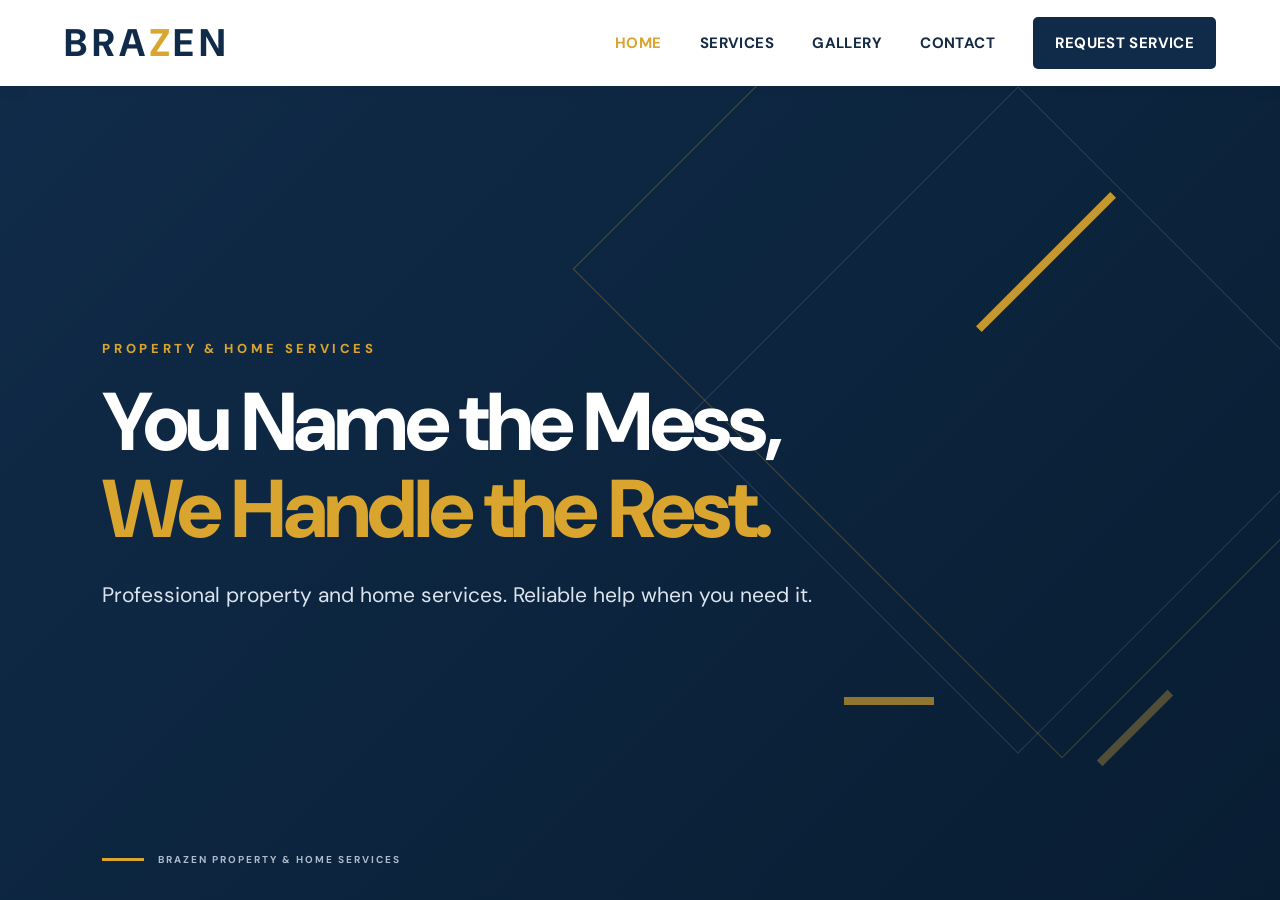
==== index.html @ 7032082a "Update index.html" ====
<!DOCTYPE html>
<html lang="en">
<head>
  <meta charset="UTF-8">
  <meta name="viewport" content="width=device-width, initial-scale=1.0">
  <meta name="description" content="BRAZEN Property & Home Services. You Name the Mess, We Handle the Rest.">
  <title>BRAZEN | Property & Home Services</title>
  <link rel="stylesheet" href="style.css">
  <script src="script.js" defer></script>
</head>

<body class="home-page">

  <header class="site-header">
    <a class="wordmark" href="index.html" aria-label="BRAZEN home">
      BRA<span>Z</span>EN
    </a>

    <button class="menu-toggle"
      aria-label="Open navigation"
      aria-expanded="false">
      ☰
    </button>

    <nav class="main-nav" aria-label="Main navigation">
      <a class="active" href="index.html">Home</a>
      <a href="services.html">Services</a>
      <a href="gallery.html">Gallery</a>
      <a href="contact.html">Contact</a>
      <a class="nav-cta" href="contact.html#request">Request Service</a>
    </nav>
  </header>

  <main class="home-hero">

    <!-- Decorative background design -->
    <div class="hero-decoration" aria-hidden="true">
      <span></span>
      <span></span>
      <span></span>
    </div>

    <!-- Main homepage content -->
    <div class="hero-content">

      <p class="eyebrow">
        PROPERTY &amp; HOME SERVICES
      </p>

      <h1>
        You Name the Mess,<br>
        <span>We Handle the Rest.</span>
      </h1>

      <p class="hero-copy">
        Professional property and home services.
        Reliable help when you need it.
      </p>

    </div>

    <!-- Bottom branding -->
    <div class="hero-bottom">
      <span class="gold-line"></span>
      <span>BRAZEN PROPERTY &amp; HOME SERVICES</span>
    </div>

  </main>

</body>
</html>
---- style.css ----
@import url('https://fonts.googleapis.com/css2?family=DM+Sans:wght@400;500;600;700;800&display=swap');

:root {
  --navy: #102b49;
  --deep: #081d32;
  --gold: #d9a52e;
  --ink: #142b45;
  --muted: #64748b;
  --paper: #f3f5f8;
  --white: #fff;
  --line: #dce2e9;
  --shadow: 0 14px 38px rgba(9,29,50,.08);
}

* {
  box-sizing: border-box;
}

html {
  scroll-behavior: smooth;
}

body {
  margin: 0;
  background: var(--paper);
  color: var(--ink);
  font-family: 'DM Sans', Arial, sans-serif;
  -webkit-font-smoothing: antialiased;
}

a {
  color: inherit;
  text-decoration: none;
}

.site-header {
  height: 86px;
  padding: 0 clamp(22px,5vw,72px);
  display: flex;
  align-items: center;
  justify-content: space-between;
  gap: 30px;
  background: var(--white);
  position: relative;
  z-index: 5;
  box-shadow: 0 3px 16px rgba(8,29,50,.06);
}

.wordmark {
  font-size: clamp(27px,3vw,39px);
  font-weight: 800;
  letter-spacing: .12em;
  color: var(--navy);
  white-space: nowrap;
}

.wordmark span {
  color: var(--gold);
}

.main-nav {
  display: flex;
  align-items: center;
  gap: clamp(18px,3vw,42px);
  font-size: 15px;
  font-weight: 700;
  text-transform: uppercase;
  letter-spacing: .025em;
}

.main-nav > a:not(.nav-cta) {
  padding: 12px 0;
  transition: color .2s;
}

.main-nav > a:not(.nav-cta):hover,
.main-nav > a.active {
  color: var(--gold);
}

.nav-cta {
  padding: 16px 22px;
  background: var(--navy);
  color: white;
  border-radius: 5px;
  transition: background .2s;
}

.nav-cta:hover {
  background: var(--deep);
}

.menu-toggle {
  display: none;
  border: 0;
  background: none;
  color: var(--navy);
  font-size: 28px;
  cursor: pointer;
}

/* HOME PAGE */

.home-page {
  height: 100vh;
  min-height: 620px;
  overflow: hidden;
  background: var(--deep);
}

.home-hero {
  height: calc(100vh - 86px);
  min-height: 534px;
  position: relative;
  overflow: hidden;
  display: flex;
  align-items: center;
  padding: clamp(35px,8vw,120px);
  background: linear-gradient(135deg,#102b49 0%,#0b223a 65%,#081d32 100%);
  color: white;
}

.hero-content {
  position: relative;
  z-index: 2;
  max-width: 900px;
}

.eyebrow {
  margin: 0 0 22px;
  color: var(--gold);
  font-size: 13px;
  font-weight: 800;
  letter-spacing: .28em;
  text-transform: uppercase;
}

.hero-content h1 {
  margin: 0;
  font-size: clamp(43px,6.4vw,82px);
  line-height: 1.06;
  letter-spacing: -.045em;
  font-weight: 800;
}

.hero-content h1 span {
  color: var(--gold);
}

.hero-copy {
  margin: 26px 0 34px;
  color: #dce5ef;
  font-size: clamp(17px,2vw,21px);
  line-height: 1.6;
}

.hero-actions {
  display: flex;
  flex-wrap: wrap;
  gap: 16px;
}

.button {
  min-height: 54px;
  padding: 0 27px;
  display: inline-flex;
  align-items: center;
  justify-content: center;
  border: 2px solid transparent;
  border-radius: 5px;
  font: 700 14px 'DM Sans',Arial,sans-serif;
  text-transform: uppercase;
  letter-spacing: .035em;
  cursor: pointer;
  transition: transform .2s,background .2s;
}

.button:hover {
  transform: translateY(-2px);
}

.button-gold {
  background: var(--gold);
  color: #10243a;
}

.button-gold:hover {
  background: #e5b541;
}

.button-outline {
  border-color: #fff;
  color: white;
  background: transparent;
}

.button-outline:hover {
  background: rgba(255,255,255,.1);
}

/* ABSTRACT GOLD HERO DESIGN */

.hero-decoration {
  position: absolute;
  inset: 0;
  pointer-events: none;
  overflow: hidden;
}

.hero-decoration:before {
  content: "";
  position: absolute;
  width: min(54vw,690px);
  height: min(54vw,690px);
  right: -10vw;
  top: -20%;
  border: 1px solid rgba(217,165,46,.3);
  transform: rotate(45deg);
}

.hero-decoration:after {
  content: "";
  position: absolute;
  width: min(37vw,470px);
  height: min(37vw,470px);
  right: 2vw;
  top: 12%;
  border: 1px solid rgba(255,255,255,.12);
  transform: rotate(45deg);
}

.hero-decoration span {
  position: absolute;
  display: block;
  background: var(--gold);
  opacity: .9;
}

.hero-decoration span:nth-child(1) {
  width: 8px;
  height: 190px;
  right: 18%;
  top: 10%;
  transform: rotate(45deg);
}

.hero-decoration span:nth-child(2) {
  width: 8px;
  height: 100px;
  right: 11%;
  bottom: 15%;
  transform: rotate(45deg);
  opacity: .35;
}

.hero-decoration span:nth-child(3) {
  width: 90px;
  height: 8px;
  right: 27%;
  bottom: 24%;
  opacity: .65;
}

.hero-bottom {
  position: absolute;
  left: clamp(35px,8vw,120px);
  bottom: 34px;
  display: flex;
  align-items: center;
  gap: 14px;
  color: #aebdcd;
  font-size: 10px;
  font-weight: 700;
  letter-spacing: .2em;
}

.gold-line {
  display: inline-block;
  width: 42px;
  height: 3px;
  background: var(--gold);
}

/* OTHER PAGES */

.page-main {
  max-width: 1240px;
  margin: 0 auto;
  padding: 72px clamp(22px,5vw,56px) 84px;
}

.page-intro {
  text-align: center;
  margin: 0 auto 52px;
}

.page-intro .eyebrow {
  margin-bottom: 14px;
}

.page-intro h1 {
  font-size: clamp(36px,4vw,50px);
  letter-spacing: -.035em;
  margin: 0;
  color: var(--navy);
}

.page-intro > p:last-child {
  font-size: 18px;
  color: #394b60;
  margin: 20px 0 0;
}

.section-rule {
  display: block;
  width: 72px;
  height: 4px;
  background: var(--gold);
  margin: 23px auto;
}

/* SERVICES */

.service-grid {
  display: grid;
  grid-template-columns: 1fr 1fr;
  gap: 28px;
}

.service-panel {
  background: white;
  padding: 36px 40px;
  border-top: 5px solid var(--gold);
  box-shadow: var(--shadow);
}

.panel-kicker {
  font-size: 11px;
  font-weight: 800;
  letter-spacing: .2em;
  color: var(--gold);
  margin: 0 0 12px;
}

.service-panel h2 {
  font-size: 29px;
  margin: 0 0 24px;
  color: var(--navy);
}

.service-list {
  list-style: none;
  padding: 0;
  margin: 0;
}

.service-list li {
  padding: 14px 0;
  border-bottom: 1px solid #e8edf2;
  font-size: 17px;
  position: relative;
  padding-left: 22px;
}

.service-list li:before {
  content: "";
  position: absolute;
  left: 0;
  top: 23px;
  width: 8px;
  height: 8px;
  background: var(--gold);
  transform: rotate(45deg);
}

.service-list small {
  display: block;
  color: var(--muted);
  font-size: 13px;
  margin-top: 6px;
}

.service-note {
  font-size: 13px;
  color: var(--muted);
  font-style: italic;
  margin: 22px 0 0;
}

.page-callout {
  margin-top: 34px;
  padding: 28px 34px;
  background: var(--navy);
  color: white;
  display: flex;
  align-items: center;
  justify-content: space-between;
  gap: 25px;
}

.page-callout .eyebrow {
  margin-bottom: 8px;
}

.page-callout h2 {
  margin: 0;
  font-size: 22px;
}

/* GALLERY */

.gallery-grid {
  display: grid;
  grid-template-columns: repeat(3,1fr);
  gap: 22px;
}

.gallery-placeholder {
  aspect-ratio: 1.25;
  background: linear-gradient(145deg,#e8edf2,#dce3eb);
  border: 1px solid #d4dde6;
  display: flex;
  align-items: center;
  justify-content: center;
  color: #687b90;
  font-size: 13px;
  font-weight: 700;
  letter-spacing: .14em;
}

.gallery-hint {
  text-align: center;
  color: var(--muted);
  font-size: 13px;
  margin: 25px 0 0;
}

/* CONTACT */

.contact-main {
  max-width: 1000px;
}

.contact-details {
  display: flex;
  justify-content: center;
  gap: 45px;
  flex-wrap: wrap;
  margin: -10px 0 62px;
  font-weight: 700;
  font-size: 18px;
  color: var(--navy);
}

.contact-details a:hover {
  color: #b98516;
}

.request-section {
  scroll-margin-top: 25px;
  background: var(--navy);
  padding: 48px clamp(20px,5vw,58px);
  border-radius: 7px;
}

.request-heading {
  text-align: center;
  color: white;
  margin-bottom: 32px;
}

.request-heading .eyebrow {
  margin-bottom: 12px;
}

.request-heading h2 {
  font-size: 32px;
  margin: 0;
}

.request-heading > p:last-child {
  color: #dce5ef;
  margin: 12px 0 0;
}

.request-form {
  background: white;
  padding: 34px;
  border-radius: 6px;
  display: grid;
  gap: 11px;
}

.request-form label {
  font-weight: 700;
  color: var(--navy);
  margin-top: 7px;
}

.request-form input,
.request-form select,
.request-form textarea {
  width: 100%;
  padding: 15px 16px;
  border: 1px solid #cbd5e1;
  border-radius: 5px;
  font: 16px 'DM Sans',Arial,sans-serif;
  color: var(--ink);
  background: white;
}

.request-form textarea {
  resize: vertical;
}

.request-form input:focus,
.request-form select:focus,
.request-form textarea:focus {
  outline: 2px solid rgba(217,165,46,.45);
  border-color: var(--gold);
}

.form-submit {
  width: 100%;
  margin-top: 12px;
}

.form-note {
  font-size: 12px;
  color: var(--muted);
  text-align: center;
  margin: 3px 0 0;
  line-height: 1.5;
}

/* FOOTER */

.site-footer {
  background: var(--deep);
  color: #d5dfeb;
  text-align: center;
  padding: 42px 20px 32px;
}

.footer-mark {
  color: white;
  font-size: 32px;
}

.site-footer p {
  margin: 10px 0;
  font-size: 13px;
  letter-spacing: .04em;
}

.site-footer .footer-slogan {
  color: var(--gold);
  font-weight: 600;
}

.site-footer p:last-child {
  margin-top: 24px;
  color: #9eafc1;
  font-size: 12px;
}

/* MOBILE */

@media(max-width:850px) {
  .site-header {
    height: 74px;
    padding: 0 22px;
  }

  .menu-toggle {
    display: block;
  }

  .main-nav {
    display: none;
    position: absolute;
    top: 74px;
    left: 0;
    right: 0;
    background: white;
    padding: 18px 22px 24px;
    box-shadow: 0 12px 18px rgba(8,29,50,.1);
    align-items: stretch;
    gap: 5px;
    flex-direction: column;
  }

  .main-nav.open {
    display: flex;
  }

  .main-nav > a:not(.nav-cta) {
    padding: 13px 0;
  }

  .nav-cta {
    text-align: center;
    margin-top: 8px;
  }

  .home-page {
    height: auto;
    min-height: 100vh;
    overflow: auto;
  }

  .home-hero {
    height: calc(100vh - 74px);
    min-height: 580px;
    padding: 50px 28px 90px;
  }

  .hero-content h1 {
    font-size: clamp(42px,9vw,66px);
  }

  .hero-decoration:before {
    right: -38%;
    top: 2%;
  }

  .hero-decoration:after {
    right: -20%;
    top: 25%;
  }

  .hero-decoration span:nth-child(1) {
    right: 12%;
    top: 18%;
  }

  .hero-bottom {
    left: 28px;
    bottom: 25px;
  }

  .page-main {
    padding-top: 55px;
  }

  .service-grid {
    grid-template-columns: 1fr;
  }

  .gallery-grid {
    grid-template-columns: repeat(2,1fr);
  }

  .page-callout {
    align-items: flex-start;
    flex-direction: column;
  }

  .contact-details {
    gap: 18px;
    flex-direction: column;
    align-items: center;
  }
}

@media(max-width:480px) {
  .hero-content h1 {
    font-size: 42px;
  }

  .hero-copy {
    font-size: 16px;
  }

  .hero-actions {
    flex-direction: column;
    align-items: stretch;
    max-width: 290px;
  }

  .button {
    width: 100%;
  }

  .eyebrow {
    font-size: 11px;
  }

  .page-main {
    padding-left: 17px;
    padding-right: 17px;
  }

  .service-panel {
    padding: 28px 23px;
  }

  .gallery-grid {
    gap: 12px;
  }

  .gallery-placeholder {
    font-size: 10px;
  }

  .request-section {
    padding: 30px 14px;
  }

  .request-form {
    padding: 22px 17px;
  }

  .contact-details {
    font-size: 16px;
  }
}
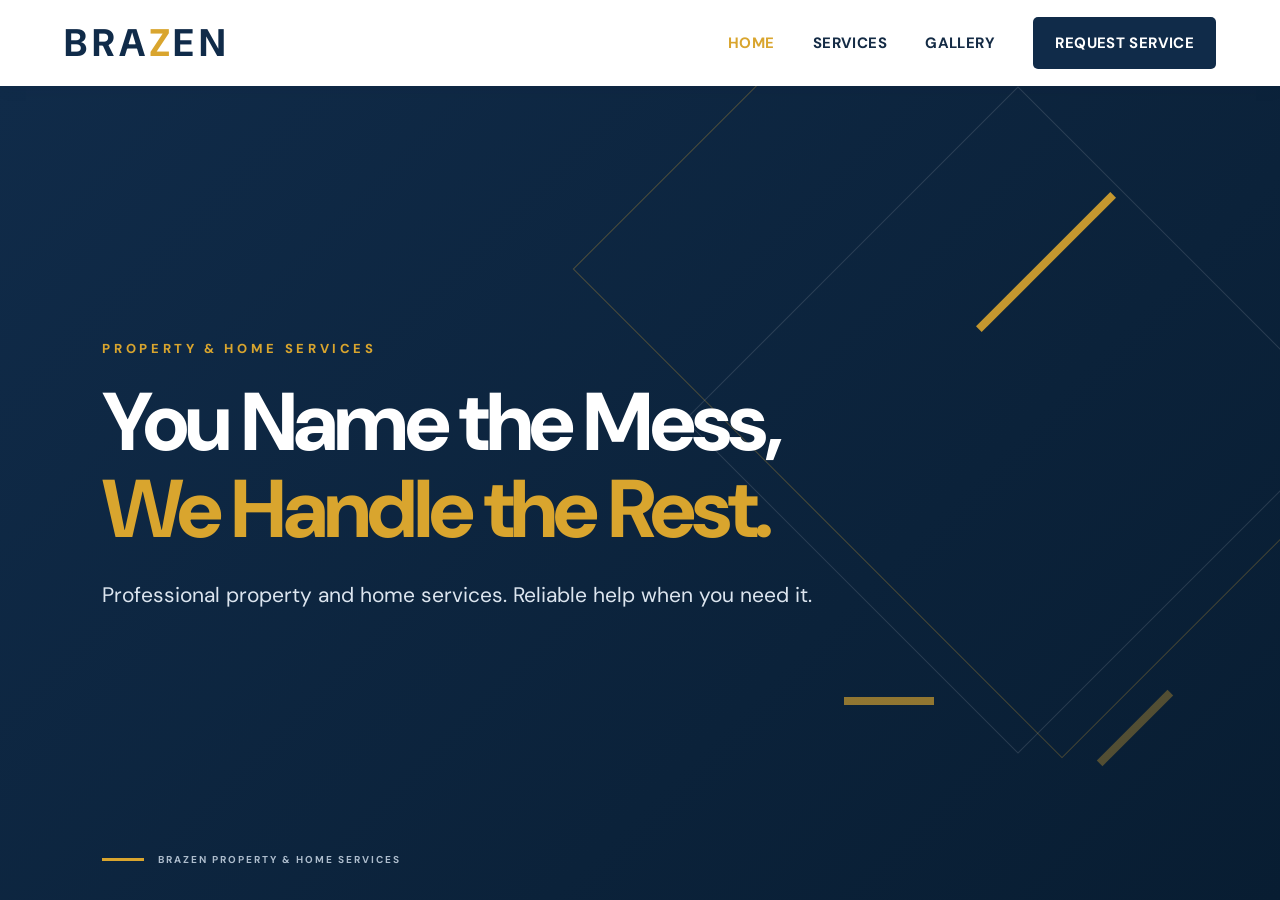
==== commit 8189a482: "Update index.html" ====
--- a/index.html
+++ b/index.html
@@ -8,64 +8,49 @@
   <link rel="stylesheet" href="style.css">
   <script src="script.js" defer></script>
 </head>
-
 <body class="home-page">
 
-  <header class="site-header">
-    <a class="wordmark" href="index.html" aria-label="BRAZEN home">
-      BRA<span>Z</span>EN
-    </a>
+<header class="site-header">
+  <a class="wordmark" href="index.html">BRA<span>Z</span>EN</a>
 
-    <button class="menu-toggle"
-      aria-label="Open navigation"
-      aria-expanded="false">
-      ☰
-    </button>
+  <button class="menu-toggle" aria-label="Open navigation" aria-expanded="false">☰</button>
 
-    <nav class="main-nav" aria-label="Main navigation">
-      <a class="active" href="index.html">Home</a>
-      <a href="services.html">Services</a>
-      <a href="gallery.html">Gallery</a>
-      <a href="contact.html">Contact</a>
-      <a class="nav-cta" href="contact.html#request">Request Service</a>
-    </nav>
-  </header>
+  <nav class="main-nav">
+    <a class="active" href="index.html">Home</a>
+    <a href="services.html">Services</a>
+    <a href="gallery.html">Gallery</a>
+    <a class="nav-cta" href="contact.html">Request Service</a>
+  </nav>
+</header>
 
-  <main class="home-hero">
+<main class="home-hero">
 
-    <!-- Decorative background design -->
-    <div class="hero-decoration" aria-hidden="true">
-      <span></span>
-      <span></span>
-      <span></span>
-    </div>
+  <div class="hero-decoration" aria-hidden="true">
+    <span></span>
+    <span></span>
+    <span></span>
+  </div>
 
-    <!-- Main homepage content -->
-    <div class="hero-content">
+  <div class="hero-content">
+    <p class="eyebrow">PROPERTY &amp; HOME SERVICES</p>
 
-      <p class="eyebrow">
-        PROPERTY &amp; HOME SERVICES
-      </p>
+    <h1>
+      You Name the Mess,<br>
+      <span>We Handle the Rest.</span>
+    </h1>
 
-      <h1>
-        You Name the Mess,<br>
-        <span>We Handle the Rest.</span>
-      </h1>
+    <p class="hero-copy">
+      Professional property and home services.
+      Reliable help when you need it.
+    </p>
+  </div>
 
-      <p class="hero-copy">
-        Professional property and home services.
-        Reliable help when you need it.
-      </p>
+  <div class="hero-bottom">
+    <span class="gold-line"></span>
+    <span>BRAZEN PROPERTY &amp; HOME SERVICES</span>
+  </div>
 
-    </div>
-
-    <!-- Bottom branding -->
-    <div class="hero-bottom">
-      <span class="gold-line"></span>
-      <span>BRAZEN PROPERTY &amp; HOME SERVICES</span>
-    </div>
-
-  </main>
+</main>
 
 </body>
 </html>
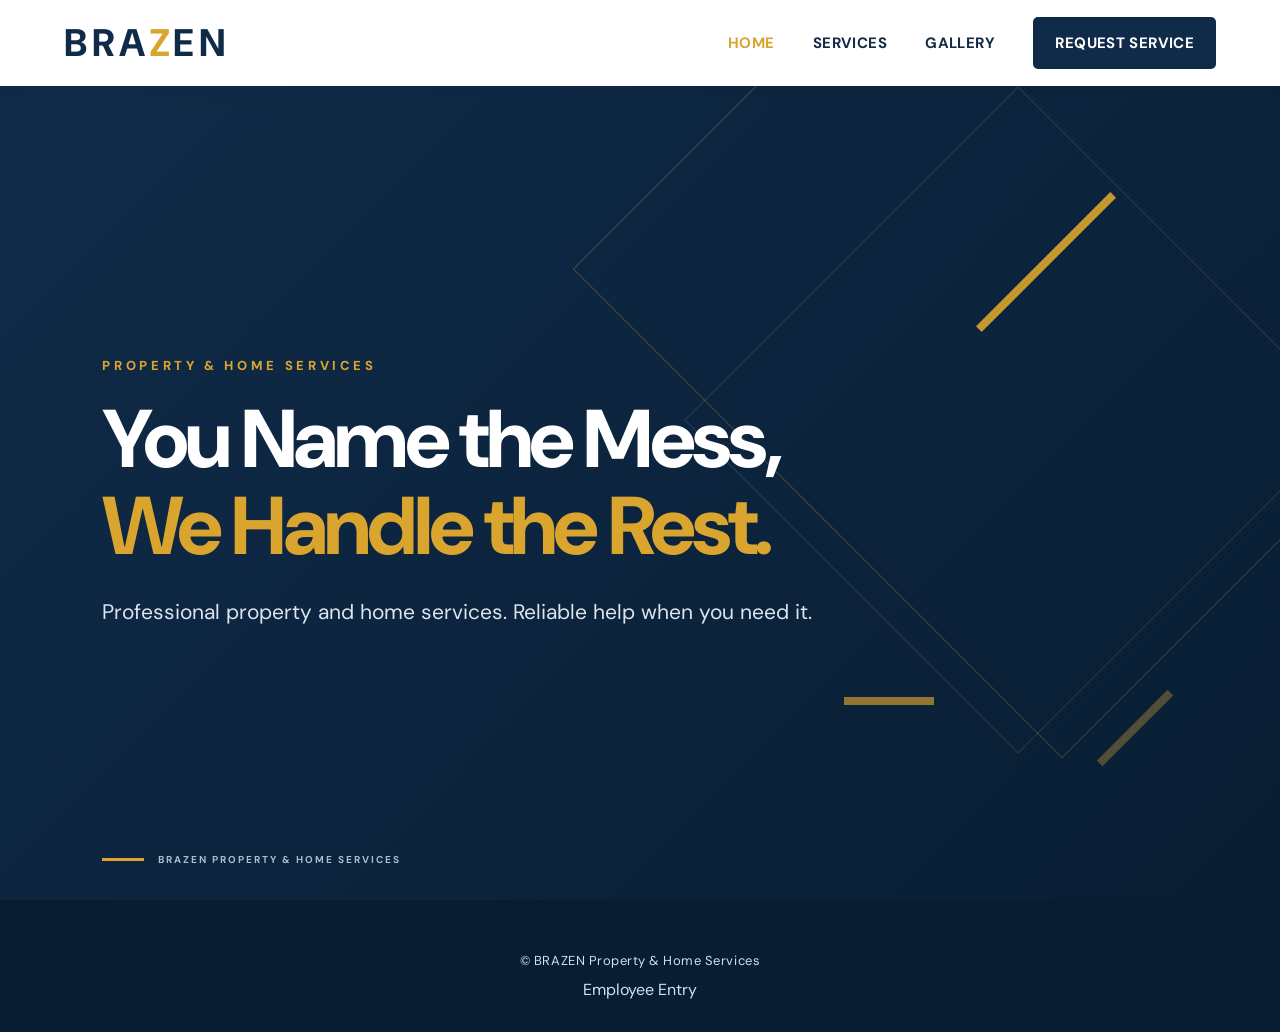
==== commit 6d1b11ad: "Update index.html" ====
--- a/index.html
+++ b/index.html
@@ -54,3 +54,7 @@
 
 </body>
 </html>
+<footer class="site-footer">
+  <p>© BRAZEN Property & Home Services</p>
+  <a href="employee.html">Employee Entry</a>
+</footer>
--- a/style.css
+++ b/style.css
@@ -7,7 +7,7 @@
   --ink: #142b45;
   --muted: #64748b;
   --paper: #f3f5f8;
-  --white: #fff;
+  --white: #ffffff;
   --line: #dce2e9;
   --shadow: 0 14px 38px rgba(9,29,50,.08);
 }
@@ -74,7 +74,7 @@
 }
 
 .main-nav > a:not(.nav-cta):hover,
-.main-nav > a.active {
+.main-nav > a.active:not(.nav-cta) {
   color: var(--gold);
 }
 
@@ -148,17 +148,221 @@
 }
 
 .hero-copy {
-  margin: 26px 0 34px;
+  margin: 26px 0 0;
   color: #dce5ef;
   font-size: clamp(17px,2vw,21px);
   line-height: 1.6;
 }
 
-.hero-actions {
+/* HERO DESIGN */
+
+.hero-decoration {
+  position: absolute;
+  inset: 0;
+  pointer-events: none;
+  overflow: hidden;
+}
+
+.hero-decoration:before {
+  content: "";
+  position: absolute;
+  width: min(54vw,690px);
+  height: min(54vw,690px);
+  right: -10vw;
+  top: -20%;
+  border: 1px solid rgba(217,165,46,.3);
+  transform: rotate(45deg);
+}
+
+.hero-decoration:after {
+  content: "";
+  position: absolute;
+  width: min(37vw,470px);
+  height: min(37vw,470px);
+  right: 2vw;
+  top: 12%;
+  border: 1px solid rgba(255,255,255,.12);
+  transform: rotate(45deg);
+}
+
+.hero-decoration span {
+  position: absolute;
+  display: block;
+  background: var(--gold);
+  opacity: .9;
+}
+
+.hero-decoration span:nth-child(1) {
+  width: 8px;
+  height: 190px;
+  right: 18%;
+  top: 10%;
+  transform: rotate(45deg);
+}
+
+.hero-decoration span:nth-child(2) {
+  width: 8px;
+  height: 100px;
+  right: 11%;
+  bottom: 15%;
+  transform: rotate(45deg);
+  opacity: .35;
+}
+
+.hero-decoration span:nth-child(3) {
+  width: 90px;
+  height: 8px;
+  right: 27%;
+  bottom: 24%;
+  opacity: .65;
+}
+
+.hero-bottom {
+  position: absolute;
+  left: clamp(35px,8vw,120px);
+  bottom: 34px;
   display: flex;
-  flex-wrap: wrap;
-  gap: 16px;
-}
+  align-items: center;
+  gap: 14px;
+  color: #aebdcd;
+  font-size: 10px;
+  font-weight: 700;
+  letter-spacing: .2em;
+}
+
+.gold-line {
+  display: inline-block;
+  width: 42px;
+  height: 3px;
+  background: var(--gold);
+}
+
+/* OTHER PAGES */
+
+.page-main {
+  max-width: 1240px;
+  margin: 0 auto;
+  padding: 72px clamp(22px,5vw,56px) 84px;
+}
+
+.page-intro {
+  text-align: center;
+  margin: 0 auto 52px;
+}
+
+.page-intro .eyebrow {
+  margin-bottom: 14px;
+}
+
+.page-intro h1 {
+  font-size: clamp(36px,4vw,50px);
+  letter-spacing: -.035em;
+  margin: 0;
+  color: var(--navy);
+}
+
+.page-intro > p:last-child {
+  font-size: 18px;
+  color: #394b60;
+  margin: 20px 0 0;
+}
+
+.section-rule {
+  display: block;
+  width: 72px;
+  height: 4px;
+  background: var(--gold);
+  margin: 23px auto;
+}
+
+/* SERVICES */
+
+.service-grid {
+  display: grid;
+  grid-template-columns: 1fr 1fr;
+  gap: 28px;
+}
+
+.service-panel {
+  background: white;
+  padding: 36px 40px;
+  border-top: 5px solid var(--gold);
+  box-shadow: var(--shadow);
+}
+
+.panel-kicker {
+  font-size: 11px;
+  font-weight: 800;
+  letter-spacing: .2em;
+  color: var(--gold);
+  margin: 0 0 12px;
+}
+
+.service-panel h2 {
+  font-size: 29px;
+  margin: 0 0 24px;
+  color: var(--navy);
+}
+
+.service-list {
+  list-style: none;
+  padding: 0;
+  margin: 0;
+}
+
+.service-list li {
+  padding: 14px 0 14px 22px;
+  border-bottom: 1px solid #e8edf2;
+  font-size: 17px;
+  position: relative;
+}
+
+.service-list li:before {
+  content: "";
+  position: absolute;
+  left: 0;
+  top: 23px;
+  width: 8px;
+  height: 8px;
+  background: var(--gold);
+  transform: rotate(45deg);
+}
+
+.service-list small {
+  display: block;
+  color: var(--muted);
+  font-size: 13px;
+  margin-top: 6px;
+}
+
+.service-note {
+  font-size: 13px;
+  color: var(--muted);
+  font-style: italic;
+  margin: 22px 0 0;
+}
+
+.page-callout {
+  margin-top: 34px;
+  padding: 28px 34px;
+  background: var(--navy);
+  color: white;
+  display: flex;
+  align-items: center;
+  justify-content: space-between;
+  gap: 25px;
+}
+
+.page-callout .eyebrow {
+  margin-bottom: 8px;
+}
+
+.page-callout h2 {
+  margin: 0;
+  font-size: 22px;
+}
+
+/* BUTTONS */
 
 .button {
   min-height: 54px;
@@ -188,225 +392,6 @@
   background: #e5b541;
 }
 
-.button-outline {
-  border-color: #fff;
-  color: white;
-  background: transparent;
-}
-
-.button-outline:hover {
-  background: rgba(255,255,255,.1);
-}
-
-/* ABSTRACT GOLD HERO DESIGN */
-
-.hero-decoration {
-  position: absolute;
-  inset: 0;
-  pointer-events: none;
-  overflow: hidden;
-}
-
-.hero-decoration:before {
-  content: "";
-  position: absolute;
-  width: min(54vw,690px);
-  height: min(54vw,690px);
-  right: -10vw;
-  top: -20%;
-  border: 1px solid rgba(217,165,46,.3);
-  transform: rotate(45deg);
-}
-
-.hero-decoration:after {
-  content: "";
-  position: absolute;
-  width: min(37vw,470px);
-  height: min(37vw,470px);
-  right: 2vw;
-  top: 12%;
-  border: 1px solid rgba(255,255,255,.12);
-  transform: rotate(45deg);
-}
-
-.hero-decoration span {
-  position: absolute;
-  display: block;
-  background: var(--gold);
-  opacity: .9;
-}
-
-.hero-decoration span:nth-child(1) {
-  width: 8px;
-  height: 190px;
-  right: 18%;
-  top: 10%;
-  transform: rotate(45deg);
-}
-
-.hero-decoration span:nth-child(2) {
-  width: 8px;
-  height: 100px;
-  right: 11%;
-  bottom: 15%;
-  transform: rotate(45deg);
-  opacity: .35;
-}
-
-.hero-decoration span:nth-child(3) {
-  width: 90px;
-  height: 8px;
-  right: 27%;
-  bottom: 24%;
-  opacity: .65;
-}
-
-.hero-bottom {
-  position: absolute;
-  left: clamp(35px,8vw,120px);
-  bottom: 34px;
-  display: flex;
-  align-items: center;
-  gap: 14px;
-  color: #aebdcd;
-  font-size: 10px;
-  font-weight: 700;
-  letter-spacing: .2em;
-}
-
-.gold-line {
-  display: inline-block;
-  width: 42px;
-  height: 3px;
-  background: var(--gold);
-}
-
-/* OTHER PAGES */
-
-.page-main {
-  max-width: 1240px;
-  margin: 0 auto;
-  padding: 72px clamp(22px,5vw,56px) 84px;
-}
-
-.page-intro {
-  text-align: center;
-  margin: 0 auto 52px;
-}
-
-.page-intro .eyebrow {
-  margin-bottom: 14px;
-}
-
-.page-intro h1 {
-  font-size: clamp(36px,4vw,50px);
-  letter-spacing: -.035em;
-  margin: 0;
-  color: var(--navy);
-}
-
-.page-intro > p:last-child {
-  font-size: 18px;
-  color: #394b60;
-  margin: 20px 0 0;
-}
-
-.section-rule {
-  display: block;
-  width: 72px;
-  height: 4px;
-  background: var(--gold);
-  margin: 23px auto;
-}
-
-/* SERVICES */
-
-.service-grid {
-  display: grid;
-  grid-template-columns: 1fr 1fr;
-  gap: 28px;
-}
-
-.service-panel {
-  background: white;
-  padding: 36px 40px;
-  border-top: 5px solid var(--gold);
-  box-shadow: var(--shadow);
-}
-
-.panel-kicker {
-  font-size: 11px;
-  font-weight: 800;
-  letter-spacing: .2em;
-  color: var(--gold);
-  margin: 0 0 12px;
-}
-
-.service-panel h2 {
-  font-size: 29px;
-  margin: 0 0 24px;
-  color: var(--navy);
-}
-
-.service-list {
-  list-style: none;
-  padding: 0;
-  margin: 0;
-}
-
-.service-list li {
-  padding: 14px 0;
-  border-bottom: 1px solid #e8edf2;
-  font-size: 17px;
-  position: relative;
-  padding-left: 22px;
-}
-
-.service-list li:before {
-  content: "";
-  position: absolute;
-  left: 0;
-  top: 23px;
-  width: 8px;
-  height: 8px;
-  background: var(--gold);
-  transform: rotate(45deg);
-}
-
-.service-list small {
-  display: block;
-  color: var(--muted);
-  font-size: 13px;
-  margin-top: 6px;
-}
-
-.service-note {
-  font-size: 13px;
-  color: var(--muted);
-  font-style: italic;
-  margin: 22px 0 0;
-}
-
-.page-callout {
-  margin-top: 34px;
-  padding: 28px 34px;
-  background: var(--navy);
-  color: white;
-  display: flex;
-  align-items: center;
-  justify-content: space-between;
-  gap: 25px;
-}
-
-.page-callout .eyebrow {
-  margin-bottom: 8px;
-}
-
-.page-callout h2 {
-  margin: 0;
-  font-size: 22px;
-}
-
 /* GALLERY */
 
 .gallery-grid {
@@ -435,7 +420,7 @@
   margin: 25px 0 0;
 }
 
-/* CONTACT */
+/* REQUEST SERVICE */
 
 .contact-main {
   max-width: 1000px;
@@ -672,16 +657,6 @@
     font-size: 16px;
   }
 
-  .hero-actions {
-    flex-direction: column;
-    align-items: stretch;
-    max-width: 290px;
-  }
-
-  .button {
-    width: 100%;
-  }
-
   .eyebrow {
     font-size: 11px;
   }
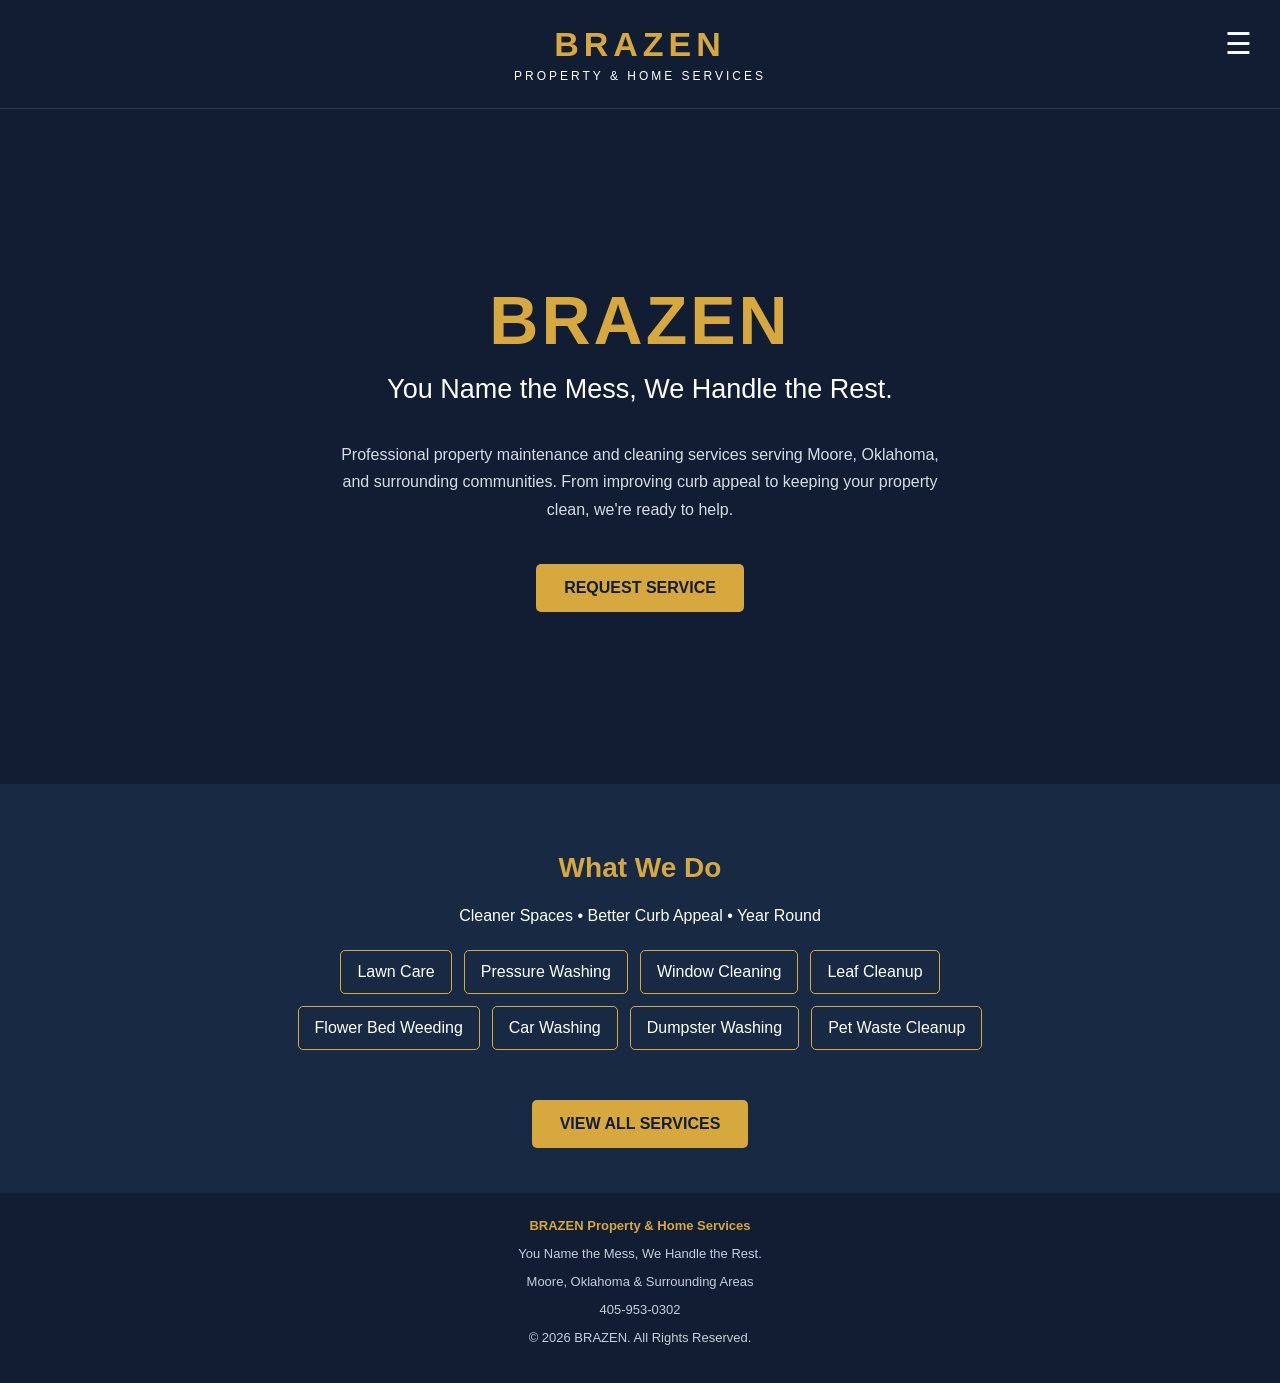
==== commit 648f1163: "Update index.html" ====
--- a/index.html
+++ b/index.html
@@ -1,60 +1,264 @@
+
 <!DOCTYPE html>
 <html lang="en">
 <head>
   <meta charset="UTF-8">
   <meta name="viewport" content="width=device-width, initial-scale=1.0">
-  <meta name="description" content="BRAZEN Property & Home Services. You Name the Mess, We Handle the Rest.">
+  <meta name="description" content="BRAZEN Property & Home Services provides lawn care, pressure washing, window cleaning, and property maintenance in Moore, Oklahoma.">
   <title>BRAZEN | Property & Home Services</title>
   <link rel="stylesheet" href="style.css">
-  <script src="script.js" defer></script>
+
+  <style>
+    * {
+      box-sizing: border-box;
+    }
+
+    body {
+      margin: 0;
+      background: #101d32;
+      color: white;
+      font-family: Arial, sans-serif;
+    }
+
+    header {
+      position: relative;
+      padding: 25px 20px;
+      text-align: center;
+      border-bottom: 1px solid rgba(255,255,255,.12);
+    }
+
+    .brand {
+      color: #d6a83e;
+      font-size: 34px;
+      font-weight: 900;
+      letter-spacing: 5px;
+      margin: 0;
+    }
+
+    .brand-subtitle {
+      color: white;
+      font-size: 12px;
+      letter-spacing: 3px;
+      margin-top: 5px;
+    }
+
+    .menu-button {
+      position: absolute;
+      right: 22px;
+      top: 25px;
+      background: none;
+      border: none;
+      color: white;
+      font-size: 30px;
+      cursor: pointer;
+    }
+
+    .menu {
+      display: none;
+      position: absolute;
+      z-index: 10;
+      right: 15px;
+      top: 75px;
+      width: 210px;
+      background: #172943;
+      border: 1px solid #d6a83e;
+      border-radius: 8px;
+      overflow: hidden;
+      text-align: left;
+      box-shadow: 0 8px 20px rgba(0,0,0,.3);
+    }
+
+    .menu.open {
+      display: block;
+    }
+
+    .menu a {
+      display: block;
+      color: white;
+      text-decoration: none;
+      padding: 15px 18px;
+      border-bottom: 1px solid rgba(255,255,255,.1);
+    }
+
+    .menu a:hover {
+      background: #d6a83e;
+      color: #101d32;
+    }
+
+    .hero {
+      min-height: 75vh;
+      display: flex;
+      flex-direction: column;
+      justify-content: center;
+      align-items: center;
+      text-align: center;
+      padding: 50px 20px;
+    }
+
+    .hero h1 {
+      color: #d6a83e;
+      font-size: clamp(38px, 7vw, 68px);
+      margin: 0 0 15px;
+      letter-spacing: 3px;
+    }
+
+    .hero h2 {
+      font-size: clamp(19px, 3vw, 27px);
+      font-weight: 400;
+      margin: 0 0 20px;
+    }
+
+    .hero p {
+      color: #d5dce6;
+      max-width: 600px;
+      line-height: 1.7;
+      font-size: 16px;
+    }
+
+    .hero-button {
+      display: inline-block;
+      margin-top: 25px;
+      padding: 15px 28px;
+      background: #d6a83e;
+      color: #101d32;
+      font-weight: bold;
+      text-decoration: none;
+      border-radius: 5px;
+    }
+
+    .hero-button:hover {
+      background: white;
+    }
+
+    .services-preview {
+      text-align: center;
+      padding: 45px 20px;
+      background: #172943;
+    }
+
+    .services-preview h2 {
+      color: #d6a83e;
+      font-size: 28px;
+    }
+
+    .service-list {
+      max-width: 750px;
+      margin: 25px auto;
+      display: flex;
+      flex-wrap: wrap;
+      justify-content: center;
+      gap: 12px;
+    }
+
+    .service-list span {
+      border: 1px solid #d6a83e;
+      border-radius: 5px;
+      padding: 12px 16px;
+    }
+
+    footer {
+      padding: 25px 15px;
+      text-align: center;
+      color: #c5ceda;
+      font-size: 13px;
+    }
+
+    footer strong {
+      color: #d6a83e;
+    }
+  </style>
 </head>
-<body class="home-page">
-
-<header class="site-header">
-  <a class="wordmark" href="index.html">BRA<span>Z</span>EN</a>
-
-  <button class="menu-toggle" aria-label="Open navigation" aria-expanded="false">☰</button>
-
-  <nav class="main-nav">
-    <a class="active" href="index.html">Home</a>
-    <a href="services.html">Services</a>
-    <a href="gallery.html">Gallery</a>
-    <a class="nav-cta" href="contact.html">Request Service</a>
-  </nav>
-</header>
-
-<main class="home-hero">
-
-  <div class="hero-decoration" aria-hidden="true">
-    <span></span>
-    <span></span>
-    <span></span>
-  </div>
-
-  <div class="hero-content">
-    <p class="eyebrow">PROPERTY &amp; HOME SERVICES</p>
-
-    <h1>
-      You Name the Mess,<br>
-      <span>We Handle the Rest.</span>
-    </h1>
-
-    <p class="hero-copy">
-      Professional property and home services.
-      Reliable help when you need it.
-    </p>
-  </div>
-
-  <div class="hero-bottom">
-    <span class="gold-line"></span>
-    <span>BRAZEN PROPERTY &amp; HOME SERVICES</span>
-  </div>
-
-</main>
+
+<body>
+
+  <header>
+    <div class="brand">BRAZEN</div>
+    <div class="brand-subtitle">PROPERTY & HOME SERVICES</div>
+
+    <button class="menu-button" id="menuButton"
+      aria-label="Open navigation menu"
+      aria-expanded="false"
+      aria-controls="navigationMenu">
+      ☰
+    </button>
+
+    <nav class="menu" id="navigationMenu">
+      <a href="index.html">Home</a>
+      <a href="services.html">Services</a>
+      <a href="gallery.html">Gallery</a>
+      <a href="faq.html">FAQ</a>
+      <a href="contact.html">Request Service</a>
+    </nav>
+  </header>
+
+  <main>
+    <section class="hero">
+      <h1>BRAZEN</h1>
+      <h2>You Name the Mess, We Handle the Rest.</h2>
+
+      <p>
+        Professional property maintenance and cleaning services
+        serving Moore, Oklahoma, and surrounding communities.
+        From improving curb appeal to keeping your property clean,
+        we're ready to help.
+      </p>
+
+      <a class="hero-button" href="contact.html">
+        REQUEST SERVICE
+      </a>
+    </section>
+
+    <section class="services-preview">
+      <h2>What We Do</h2>
+      <p>Cleaner Spaces • Better Curb Appeal • Year Round</p>
+
+      <div class="service-list">
+        <span>Lawn Care</span>
+        <span>Pressure Washing</span>
+        <span>Window Cleaning</span>
+        <span>Leaf Cleanup</span>
+        <span>Flower Bed Weeding</span>
+        <span>Car Washing</span>
+        <span>Dumpster Washing</span>
+        <span>Pet Waste Cleanup</span>
+      </div>
+
+      <a class="hero-button" href="services.html">
+        VIEW ALL SERVICES
+      </a>
+    </section>
+  </main>
+
+  <footer>
+    <strong>BRAZEN Property & Home Services</strong>
+    <p>You Name the Mess, We Handle the Rest.</p>
+    <p>Moore, Oklahoma & Surrounding Areas</p>
+    <p>405-953-0302</p>
+    <p>&copy; <span id="year"></span> BRAZEN. All Rights Reserved.</p>
+  </footer>
+
+  <script>
+    const menuButton = document.getElementById("menuButton");
+    const navigationMenu = document.getElementById("navigationMenu");
+
+    menuButton.addEventListener("click", function () {
+      const isOpen = navigationMenu.classList.toggle("open");
+      menuButton.setAttribute("aria-expanded", isOpen);
+      menuButton.textContent = isOpen ? "×" : "☰";
+    });
+
+    document.addEventListener("click", function (event) {
+      if (!menuButton.contains(event.target) &&
+          !navigationMenu.contains(event.target)) {
+        navigationMenu.classList.remove("open");
+        menuButton.setAttribute("aria-expanded", "false");
+        menuButton.textContent = "☰";
+      }
+    });
+
+    document.getElementById("year").textContent =
+      new Date().getFullYear();
+  </script>
 
 </body>
 </html>
-<footer class="site-footer">
-  <p>© BRAZEN Property & Home Services</p>
-  <a href="employee.html">Employee Entry</a>
-</footer>
--- a/style.css
+++ b/style.css
@@ -690,3 +690,20 @@
     font-size: 16px;
   }
 }
+.site-footer {
+  background: #101d34;
+  color: white;
+  text-align: center;
+  padding: 22px 15px;
+  margin-top: 40px;
+}
+
+.site-footer a {
+  color: #d9ad50;
+  text-decoration: none;
+  font-size: 13px;
+}
+
+.site-footer a:hover {
+  text-decoration: underline;
+}
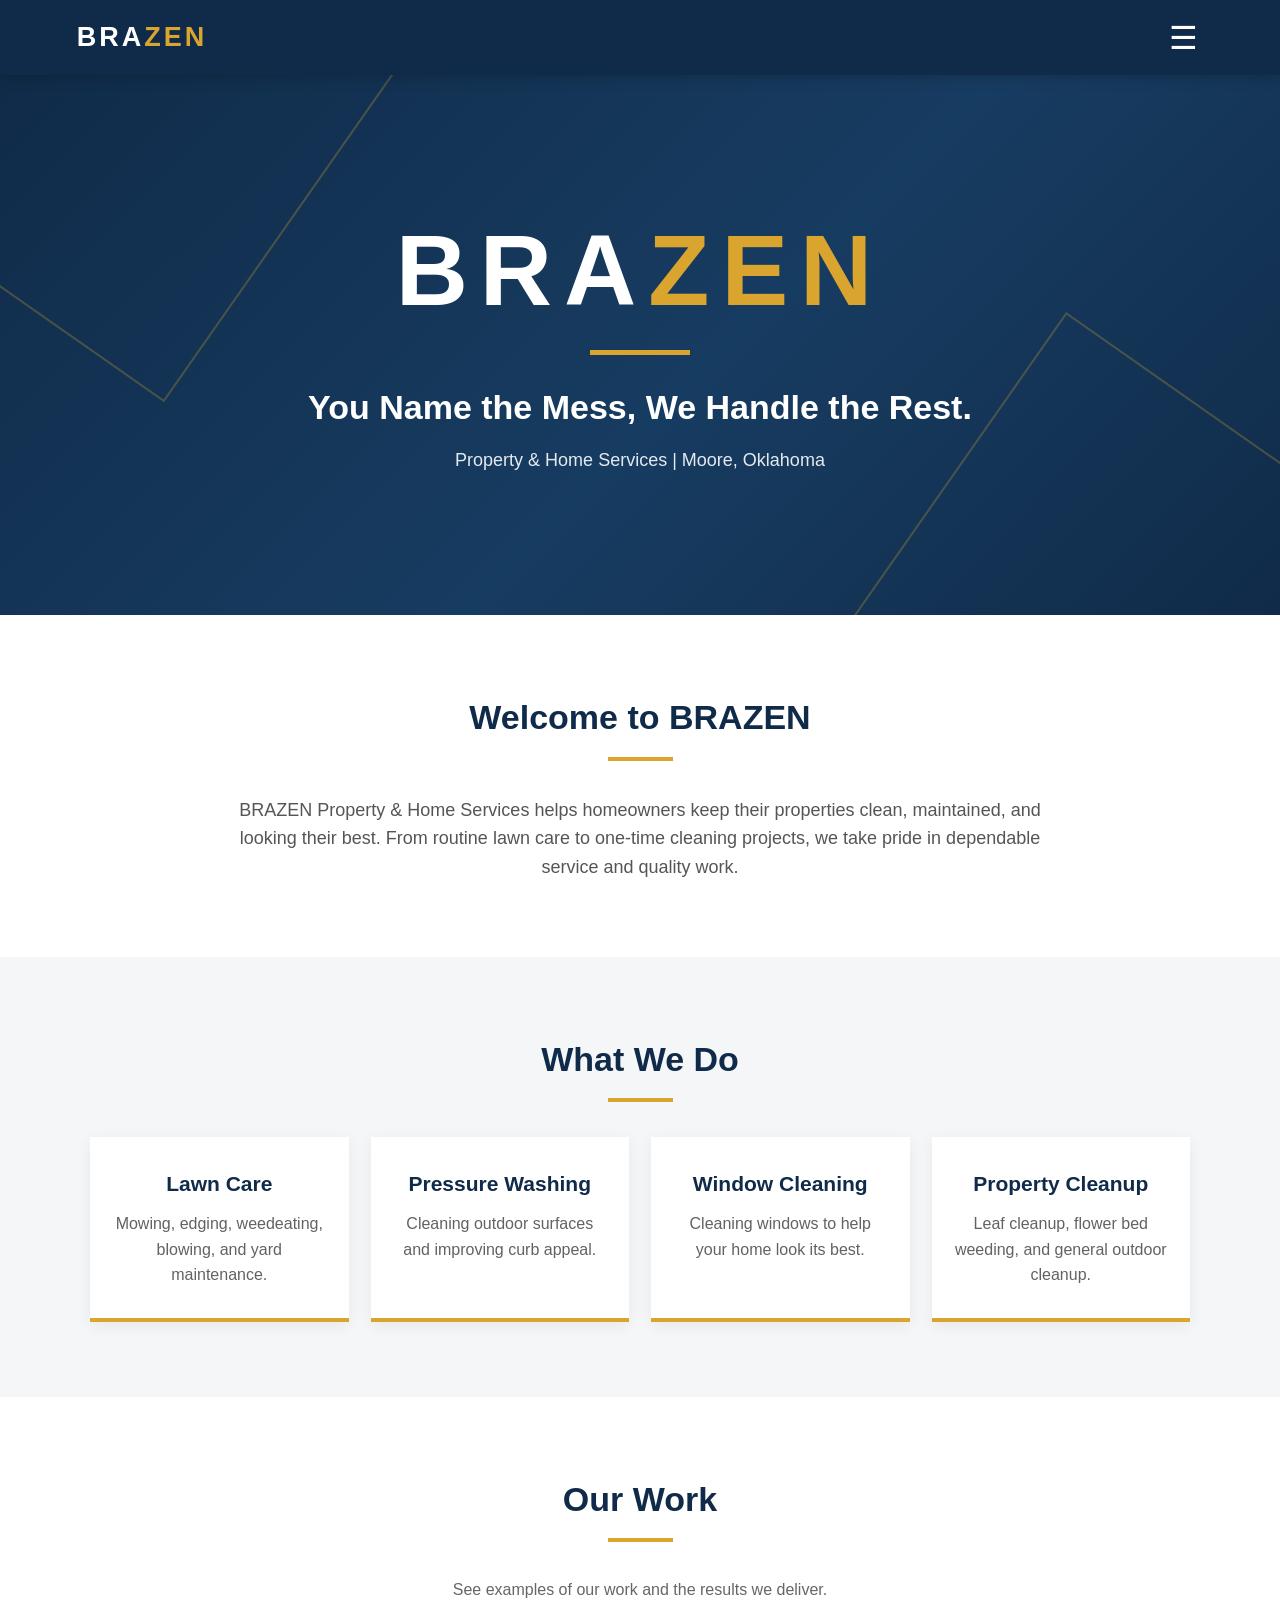
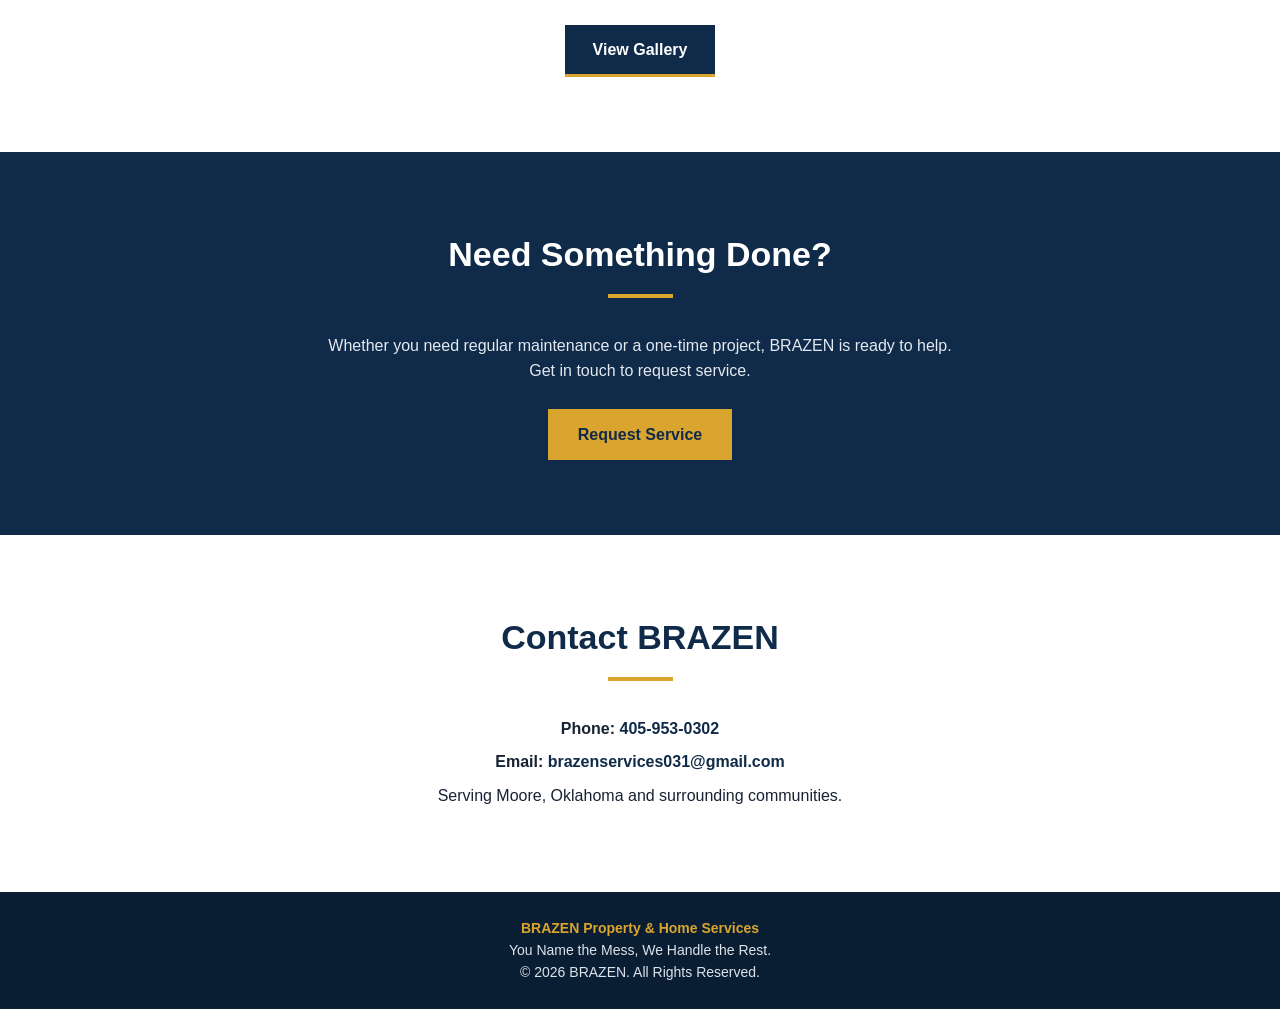
==== commit 8d5d7798: "Update index.html" ====
--- a/index.html
+++ b/index.html
@@ -4,167 +4,321 @@
 <head>
   <meta charset="UTF-8">
   <meta name="viewport" content="width=device-width, initial-scale=1.0">
+  <title>BRAZEN Property & Home Services</title>
   <meta name="description" content="BRAZEN Property & Home Services provides lawn care, pressure washing, window cleaning, and property maintenance in Moore, Oklahoma.">
-  <title>BRAZEN | Property & Home Services</title>
-  <link rel="stylesheet" href="style.css">
 
   <style>
+    :root {
+      --navy: #102b49;
+      --gold: #d9a52e;
+      --white: #ffffff;
+      --light: #f4f6f8;
+      --dark: #172333;
+    }
+
     * {
+      margin: 0;
+      padding: 0;
       box-sizing: border-box;
     }
 
+    html {
+      scroll-behavior: smooth;
+    }
+
     body {
-      margin: 0;
-      background: #101d32;
-      color: white;
-      font-family: Arial, sans-serif;
+      font-family: Arial, Helvetica, sans-serif;
+      color: var(--dark);
+      background: var(--white);
+      line-height: 1.6;
     }
 
     header {
-      position: relative;
-      padding: 25px 20px;
-      text-align: center;
-      border-bottom: 1px solid rgba(255,255,255,.12);
-    }
-
-    .brand {
-      color: #d6a83e;
-      font-size: 34px;
+      position: sticky;
+      top: 0;
+      z-index: 1000;
+      background: var(--navy);
+      color: var(--white);
+      padding: 16px 6%;
+      display: flex;
+      align-items: center;
+      justify-content: space-between;
+      box-shadow: 0 3px 12px rgba(0,0,0,.18);
+    }
+
+    .logo {
+      color: var(--white);
+      font-size: 27px;
       font-weight: 900;
-      letter-spacing: 5px;
-      margin: 0;
-    }
-
-    .brand-subtitle {
-      color: white;
-      font-size: 12px;
       letter-spacing: 3px;
-      margin-top: 5px;
+      text-decoration: none;
+    }
+
+    .logo span {
+      color: var(--gold);
     }
 
     .menu-button {
-      position: absolute;
-      right: 22px;
-      top: 25px;
+      border: none;
       background: none;
-      border: none;
-      color: white;
-      font-size: 30px;
+      color: var(--white);
+      font-size: 32px;
       cursor: pointer;
-    }
-
-    .menu {
+      padding: 0 5px;
+    }
+
+    .nav-links {
       display: none;
       position: absolute;
-      z-index: 10;
-      right: 15px;
-      top: 75px;
-      width: 210px;
-      background: #172943;
-      border: 1px solid #d6a83e;
-      border-radius: 8px;
-      overflow: hidden;
-      text-align: left;
-      box-shadow: 0 8px 20px rgba(0,0,0,.3);
-    }
-
-    .menu.open {
-      display: block;
-    }
-
-    .menu a {
-      display: block;
-      color: white;
-      text-decoration: none;
-      padding: 15px 18px;
-      border-bottom: 1px solid rgba(255,255,255,.1);
-    }
-
-    .menu a:hover {
-      background: #d6a83e;
-      color: #101d32;
-    }
-
-    .hero {
-      min-height: 75vh;
+      top: 100%;
+      right: 0;
+      width: 240px;
+      background: var(--navy);
+      padding: 12px 0;
+      box-shadow: 0 8px 15px rgba(0,0,0,.2);
+    }
+
+    .nav-links.active {
       display: flex;
       flex-direction: column;
+    }
+
+    .nav-links a {
+      color: var(--white);
+      text-decoration: none;
+      padding: 12px 24px;
+      font-weight: bold;
+      transition: .2s;
+    }
+
+    .nav-links a:hover {
+      color: var(--gold);
+      background: rgba(255,255,255,.06);
+    }
+
+    .hero {
+      min-height: 540px;
+      position: relative;
+      overflow: hidden;
+      display: flex;
+      align-items: center;
       justify-content: center;
-      align-items: center;
-      text-align: center;
-      padding: 50px 20px;
+      text-align: center;
+      padding: 70px 20px;
+      color: var(--white);
+      background:
+        linear-gradient(135deg, #102b49 0%, #173c61 55%, #102b49 100%);
+    }
+
+    .hero::before,
+    .hero::after {
+      content: "";
+      position: absolute;
+      border: 2px solid rgba(217,165,46,.28);
+      transform: rotate(35deg);
+      pointer-events: none;
+    }
+
+    .hero::before {
+      width: 420px;
+      height: 420px;
+      top: -180px;
+      left: -100px;
+    }
+
+    .hero::after {
+      width: 500px;
+      height: 500px;
+      bottom: -300px;
+      right: -100px;
+    }
+
+    .hero-content {
+      position: relative;
+      z-index: 1;
+      max-width: 850px;
+    }
+
+    .hero-brand {
+      font-size: clamp(55px, 10vw, 100px);
+      font-weight: 900;
+      letter-spacing: 12px;
+      line-height: 1.1;
+    }
+
+    .hero-brand span {
+      color: var(--gold);
+    }
+
+    .hero-divider {
+      width: 100px;
+      height: 5px;
+      background: var(--gold);
+      margin: 25px auto;
     }
 
     .hero h1 {
-      color: #d6a83e;
-      font-size: clamp(38px, 7vw, 68px);
-      margin: 0 0 15px;
-      letter-spacing: 3px;
-    }
-
-    .hero h2 {
-      font-size: clamp(19px, 3vw, 27px);
-      font-weight: 400;
-      margin: 0 0 20px;
+      font-size: clamp(22px, 4vw, 34px);
+      font-weight: 600;
+      margin-bottom: 12px;
     }
 
     .hero p {
-      color: #d5dce6;
-      max-width: 600px;
-      line-height: 1.7;
-      font-size: 16px;
-    }
-
-    .hero-button {
+      color: #e5eaf0;
+      font-size: 18px;
+    }
+
+    section {
+      padding: 75px 7%;
+    }
+
+    .section-title {
+      text-align: center;
+      color: var(--navy);
+      font-size: 34px;
+      margin-bottom: 12px;
+    }
+
+    .section-line {
+      width: 65px;
+      height: 4px;
+      background: var(--gold);
+      margin: 0 auto 35px;
+    }
+
+    .intro {
+      max-width: 850px;
+      margin: auto;
+      text-align: center;
+      font-size: 18px;
+      color: #555;
+    }
+
+    .services-section {
+      background: var(--light);
+    }
+
+    .service-grid {
+      display: grid;
+      grid-template-columns: repeat(auto-fit, minmax(220px, 1fr));
+      gap: 22px;
+      max-width: 1100px;
+      margin: auto;
+    }
+
+    .service-card {
+      background: var(--white);
+      padding: 30px 22px;
+      text-align: center;
+      border-bottom: 4px solid var(--gold);
+      box-shadow: 0 4px 15px rgba(0,0,0,.06);
+    }
+
+    .service-card h3 {
+      color: var(--navy);
+      font-size: 21px;
+      margin-bottom: 10px;
+    }
+
+    .service-card p {
+      color: #626262;
+    }
+
+    .gallery-section {
+      text-align: center;
+    }
+
+    .gallery-section p {
+      color: #666;
+    }
+
+    .gallery-link {
+      display: inline-block;
+      margin-top: 22px;
+      padding: 12px 28px;
+      background: var(--navy);
+      color: var(--white);
+      text-decoration: none;
+      font-weight: bold;
+      border-bottom: 3px solid var(--gold);
+    }
+
+    .gallery-link:hover {
+      background: #1b4268;
+    }
+
+    .request-section {
+      background: var(--navy);
+      color: var(--white);
+      text-align: center;
+    }
+
+    .request-section .section-title {
+      color: var(--white);
+    }
+
+    .request-section p {
+      max-width: 650px;
+      margin: auto;
+      color: #e3e9ef;
+    }
+
+    .request-section a {
       display: inline-block;
       margin-top: 25px;
-      padding: 15px 28px;
-      background: #d6a83e;
-      color: #101d32;
+      padding: 13px 30px;
+      background: var(--gold);
+      color: var(--navy);
       font-weight: bold;
       text-decoration: none;
-      border-radius: 5px;
-    }
-
-    .hero-button:hover {
-      background: white;
-    }
-
-    .services-preview {
-      text-align: center;
-      padding: 45px 20px;
-      background: #172943;
-    }
-
-    .services-preview h2 {
-      color: #d6a83e;
-      font-size: 28px;
-    }
-
-    .service-list {
-      max-width: 750px;
-      margin: 25px auto;
-      display: flex;
-      flex-wrap: wrap;
-      justify-content: center;
-      gap: 12px;
-    }
-
-    .service-list span {
-      border: 1px solid #d6a83e;
-      border-radius: 5px;
-      padding: 12px 16px;
+    }
+
+    .contact-section {
+      text-align: center;
+    }
+
+    .contact-section p {
+      margin: 8px 0;
+    }
+
+    .contact-section a {
+      color: var(--navy);
+      font-weight: bold;
+      text-decoration: none;
     }
 
     footer {
+      background: #0a1e33;
+      color: #dce3eb;
+      text-align: center;
       padding: 25px 15px;
-      text-align: center;
-      color: #c5ceda;
-      font-size: 13px;
+      font-size: 14px;
     }
 
     footer strong {
-      color: #d6a83e;
+      color: var(--gold);
+    }
+
+    @media (max-width: 600px) {
+      header {
+        padding: 14px 5%;
+      }
+
+      .logo {
+        font-size: 23px;
+      }
+
+      .hero {
+        min-height: 470px;
+      }
+
+      .hero-brand {
+        letter-spacing: 7px;
+      }
+
+      section {
+        padding: 60px 6%;
+      }
     }
   </style>
 </head>
@@ -172,17 +326,13 @@
 <body>
 
   <header>
-    <div class="brand">BRAZEN</div>
-    <div class="brand-subtitle">PROPERTY & HOME SERVICES</div>
+    <a href="index.html" class="logo">BRA<span>ZEN</span></a>
 
     <button class="menu-button" id="menuButton"
       aria-label="Open navigation menu"
-      aria-expanded="false"
-      aria-controls="navigationMenu">
-      ☰
-    </button>
-
-    <nav class="menu" id="navigationMenu">
+      aria-expanded="false">☰</button>
+
+    <nav class="nav-links" id="navLinks">
       <a href="index.html">Home</a>
       <a href="services.html">Services</a>
       <a href="gallery.html">Gallery</a>
@@ -193,67 +343,98 @@
 
   <main>
     <section class="hero">
-      <h1>BRAZEN</h1>
-      <h2>You Name the Mess, We Handle the Rest.</h2>
-
+      <div class="hero-content">
+        <div class="hero-brand">BRA<span>ZEN</span></div>
+        <div class="hero-divider"></div>
+        <h1>You Name the Mess, We Handle the Rest.</h1>
+        <p>Property & Home Services | Moore, Oklahoma</p>
+      </div>
+    </section>
+
+    <section>
+      <h2 class="section-title">Welcome to BRAZEN</h2>
+      <div class="section-line"></div>
+      <p class="intro">
+        BRAZEN Property & Home Services helps homeowners keep their
+        properties clean, maintained, and looking their best. From
+        routine lawn care to one-time cleaning projects, we take pride
+        in dependable service and quality work.
+      </p>
+    </section>
+
+    <section class="services-section">
+      <h2 class="section-title">What We Do</h2>
+      <div class="section-line"></div>
+
+      <div class="service-grid">
+        <div class="service-card">
+          <h3>Lawn Care</h3>
+          <p>Mowing, edging, weedeating, blowing, and yard maintenance.</p>
+        </div>
+
+        <div class="service-card">
+          <h3>Pressure Washing</h3>
+          <p>Cleaning outdoor surfaces and improving curb appeal.</p>
+        </div>
+
+        <div class="service-card">
+          <h3>Window Cleaning</h3>
+          <p>Cleaning windows to help your home look its best.</p>
+        </div>
+
+        <div class="service-card">
+          <h3>Property Cleanup</h3>
+          <p>Leaf cleanup, flower bed weeding, and general outdoor cleanup.</p>
+        </div>
+      </div>
+    </section>
+
+    <section class="gallery-section">
+      <h2 class="section-title">Our Work</h2>
+      <div class="section-line"></div>
+      <p>See examples of our work and the results we deliver.</p>
+      <a href="gallery.html" class="gallery-link">View Gallery</a>
+    </section>
+
+    <section class="request-section">
+      <h2 class="section-title">Need Something Done?</h2>
+      <div class="section-line"></div>
       <p>
-        Professional property maintenance and cleaning services
-        serving Moore, Oklahoma, and surrounding communities.
-        From improving curb appeal to keeping your property clean,
-        we're ready to help.
+        Whether you need regular maintenance or a one-time project,
+        BRAZEN is ready to help. Get in touch to request service.
       </p>
-
-      <a class="hero-button" href="contact.html">
-        REQUEST SERVICE
-      </a>
-    </section>
-
-    <section class="services-preview">
-      <h2>What We Do</h2>
-      <p>Cleaner Spaces • Better Curb Appeal • Year Round</p>
-
-      <div class="service-list">
-        <span>Lawn Care</span>
-        <span>Pressure Washing</span>
-        <span>Window Cleaning</span>
-        <span>Leaf Cleanup</span>
-        <span>Flower Bed Weeding</span>
-        <span>Car Washing</span>
-        <span>Dumpster Washing</span>
-        <span>Pet Waste Cleanup</span>
-      </div>
-
-      <a class="hero-button" href="services.html">
-        VIEW ALL SERVICES
-      </a>
+      <a href="contact.html">Request Service</a>
+    </section>
+
+    <section class="contact-section">
+      <h2 class="section-title">Contact BRAZEN</h2>
+      <div class="section-line"></div>
+      <p><strong>Phone:</strong> <a href="tel:4059530302">405-953-0302</a></p>
+      <p><strong>Email:</strong>
+        <a href="mailto:brazenservices031@gmail.com">
+          brazenservices031@gmail.com
+        </a>
+      </p>
+      <p>Serving Moore, Oklahoma and surrounding communities.</p>
     </section>
   </main>
 
   <footer>
-    <strong>BRAZEN Property & Home Services</strong>
+    <p><strong>BRAZEN Property & Home Services</strong></p>
     <p>You Name the Mess, We Handle the Rest.</p>
-    <p>Moore, Oklahoma & Surrounding Areas</p>
-    <p>405-953-0302</p>
-    <p>&copy; <span id="year"></span> BRAZEN. All Rights Reserved.</p>
+    <p>© <span id="year"></span> BRAZEN. All Rights Reserved.</p>
   </footer>
 
   <script>
     const menuButton = document.getElementById("menuButton");
-    const navigationMenu = document.getElementById("navigationMenu");
+    const navLinks = document.getElementById("navLinks");
 
     menuButton.addEventListener("click", function () {
-      const isOpen = navigationMenu.classList.toggle("open");
-      menuButton.setAttribute("aria-expanded", isOpen);
-      menuButton.textContent = isOpen ? "×" : "☰";
-    });
-
-    document.addEventListener("click", function (event) {
-      if (!menuButton.contains(event.target) &&
-          !navigationMenu.contains(event.target)) {
-        navigationMenu.classList.remove("open");
-        menuButton.setAttribute("aria-expanded", "false");
-        menuButton.textContent = "☰";
-      }
+      navLinks.classList.toggle("active");
+      menuButton.setAttribute(
+        "aria-expanded",
+        navLinks.classList.contains("active")
+      );
     });
 
     document.getElementById("year").textContent =
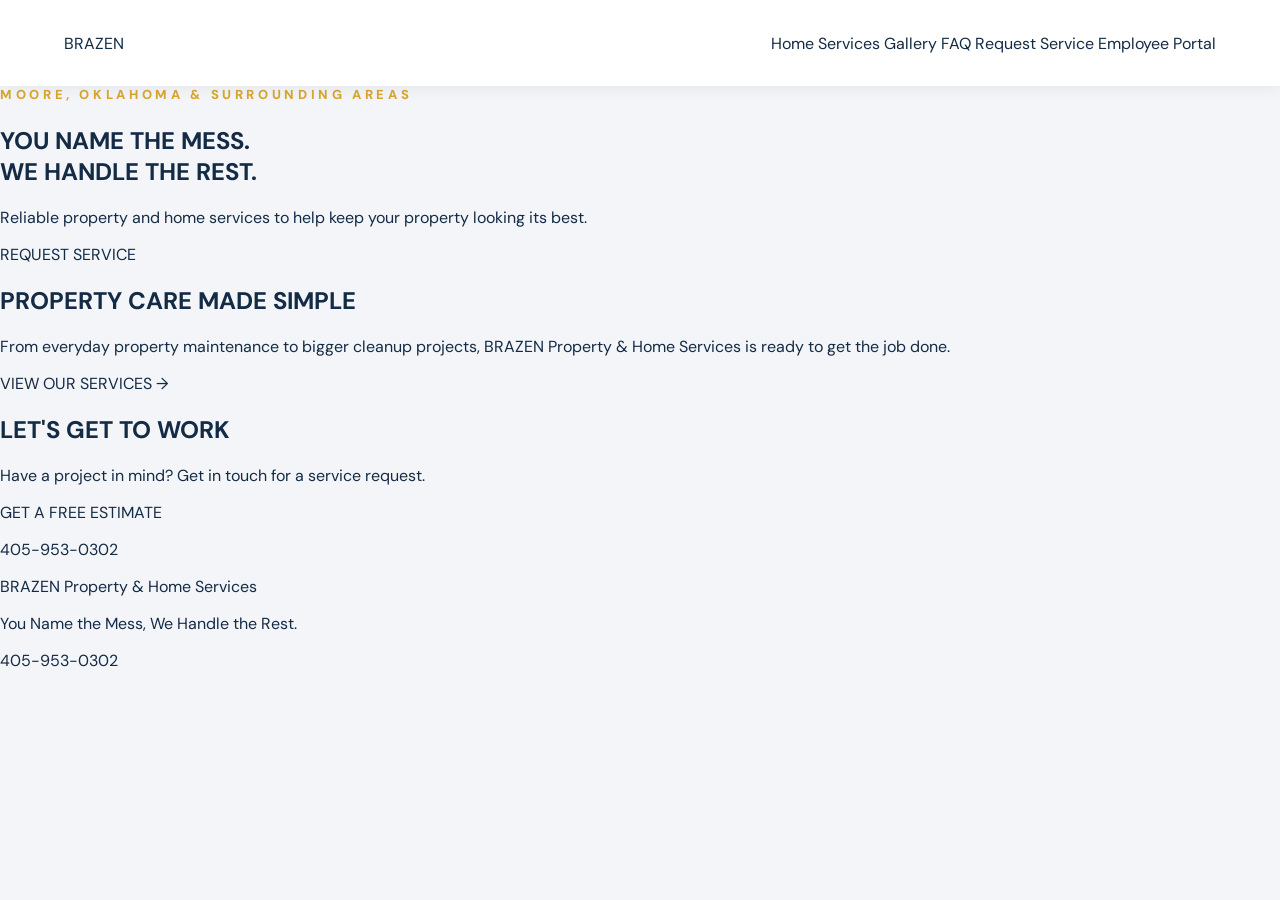
==== commit 74075773: "Update index.html" ====
--- a/index.html
+++ b/index.html
@@ -5,441 +5,61 @@
   <meta charset="UTF-8">
   <meta name="viewport" content="width=device-width, initial-scale=1.0">
   <title>BRAZEN Property & Home Services</title>
-  <meta name="description" content="BRAZEN Property & Home Services provides lawn care, pressure washing, window cleaning, and property maintenance in Moore, Oklahoma.">
-
-  <style>
-    :root {
-      --navy: #102b49;
-      --gold: #d9a52e;
-      --white: #ffffff;
-      --light: #f4f6f8;
-      --dark: #172333;
-    }
-
-    * {
-      margin: 0;
-      padding: 0;
-      box-sizing: border-box;
-    }
-
-    html {
-      scroll-behavior: smooth;
-    }
-
-    body {
-      font-family: Arial, Helvetica, sans-serif;
-      color: var(--dark);
-      background: var(--white);
-      line-height: 1.6;
-    }
-
-    header {
-      position: sticky;
-      top: 0;
-      z-index: 1000;
-      background: var(--navy);
-      color: var(--white);
-      padding: 16px 6%;
-      display: flex;
-      align-items: center;
-      justify-content: space-between;
-      box-shadow: 0 3px 12px rgba(0,0,0,.18);
-    }
-
-    .logo {
-      color: var(--white);
-      font-size: 27px;
-      font-weight: 900;
-      letter-spacing: 3px;
-      text-decoration: none;
-    }
-
-    .logo span {
-      color: var(--gold);
-    }
-
-    .menu-button {
-      border: none;
-      background: none;
-      color: var(--white);
-      font-size: 32px;
-      cursor: pointer;
-      padding: 0 5px;
-    }
-
-    .nav-links {
-      display: none;
-      position: absolute;
-      top: 100%;
-      right: 0;
-      width: 240px;
-      background: var(--navy);
-      padding: 12px 0;
-      box-shadow: 0 8px 15px rgba(0,0,0,.2);
-    }
-
-    .nav-links.active {
-      display: flex;
-      flex-direction: column;
-    }
-
-    .nav-links a {
-      color: var(--white);
-      text-decoration: none;
-      padding: 12px 24px;
-      font-weight: bold;
-      transition: .2s;
-    }
-
-    .nav-links a:hover {
-      color: var(--gold);
-      background: rgba(255,255,255,.06);
-    }
-
-    .hero {
-      min-height: 540px;
-      position: relative;
-      overflow: hidden;
-      display: flex;
-      align-items: center;
-      justify-content: center;
-      text-align: center;
-      padding: 70px 20px;
-      color: var(--white);
-      background:
-        linear-gradient(135deg, #102b49 0%, #173c61 55%, #102b49 100%);
-    }
-
-    .hero::before,
-    .hero::after {
-      content: "";
-      position: absolute;
-      border: 2px solid rgba(217,165,46,.28);
-      transform: rotate(35deg);
-      pointer-events: none;
-    }
-
-    .hero::before {
-      width: 420px;
-      height: 420px;
-      top: -180px;
-      left: -100px;
-    }
-
-    .hero::after {
-      width: 500px;
-      height: 500px;
-      bottom: -300px;
-      right: -100px;
-    }
-
-    .hero-content {
-      position: relative;
-      z-index: 1;
-      max-width: 850px;
-    }
-
-    .hero-brand {
-      font-size: clamp(55px, 10vw, 100px);
-      font-weight: 900;
-      letter-spacing: 12px;
-      line-height: 1.1;
-    }
-
-    .hero-brand span {
-      color: var(--gold);
-    }
-
-    .hero-divider {
-      width: 100px;
-      height: 5px;
-      background: var(--gold);
-      margin: 25px auto;
-    }
-
-    .hero h1 {
-      font-size: clamp(22px, 4vw, 34px);
-      font-weight: 600;
-      margin-bottom: 12px;
-    }
-
-    .hero p {
-      color: #e5eaf0;
-      font-size: 18px;
-    }
-
-    section {
-      padding: 75px 7%;
-    }
-
-    .section-title {
-      text-align: center;
-      color: var(--navy);
-      font-size: 34px;
-      margin-bottom: 12px;
-    }
-
-    .section-line {
-      width: 65px;
-      height: 4px;
-      background: var(--gold);
-      margin: 0 auto 35px;
-    }
-
-    .intro {
-      max-width: 850px;
-      margin: auto;
-      text-align: center;
-      font-size: 18px;
-      color: #555;
-    }
-
-    .services-section {
-      background: var(--light);
-    }
-
-    .service-grid {
-      display: grid;
-      grid-template-columns: repeat(auto-fit, minmax(220px, 1fr));
-      gap: 22px;
-      max-width: 1100px;
-      margin: auto;
-    }
-
-    .service-card {
-      background: var(--white);
-      padding: 30px 22px;
-      text-align: center;
-      border-bottom: 4px solid var(--gold);
-      box-shadow: 0 4px 15px rgba(0,0,0,.06);
-    }
-
-    .service-card h3 {
-      color: var(--navy);
-      font-size: 21px;
-      margin-bottom: 10px;
-    }
-
-    .service-card p {
-      color: #626262;
-    }
-
-    .gallery-section {
-      text-align: center;
-    }
-
-    .gallery-section p {
-      color: #666;
-    }
-
-    .gallery-link {
-      display: inline-block;
-      margin-top: 22px;
-      padding: 12px 28px;
-      background: var(--navy);
-      color: var(--white);
-      text-decoration: none;
-      font-weight: bold;
-      border-bottom: 3px solid var(--gold);
-    }
-
-    .gallery-link:hover {
-      background: #1b4268;
-    }
-
-    .request-section {
-      background: var(--navy);
-      color: var(--white);
-      text-align: center;
-    }
-
-    .request-section .section-title {
-      color: var(--white);
-    }
-
-    .request-section p {
-      max-width: 650px;
-      margin: auto;
-      color: #e3e9ef;
-    }
-
-    .request-section a {
-      display: inline-block;
-      margin-top: 25px;
-      padding: 13px 30px;
-      background: var(--gold);
-      color: var(--navy);
-      font-weight: bold;
-      text-decoration: none;
-    }
-
-    .contact-section {
-      text-align: center;
-    }
-
-    .contact-section p {
-      margin: 8px 0;
-    }
-
-    .contact-section a {
-      color: var(--navy);
-      font-weight: bold;
-      text-decoration: none;
-    }
-
-    footer {
-      background: #0a1e33;
-      color: #dce3eb;
-      text-align: center;
-      padding: 25px 15px;
-      font-size: 14px;
-    }
-
-    footer strong {
-      color: var(--gold);
-    }
-
-    @media (max-width: 600px) {
-      header {
-        padding: 14px 5%;
-      }
-
-      .logo {
-        font-size: 23px;
-      }
-
-      .hero {
-        min-height: 470px;
-      }
-
-      .hero-brand {
-        letter-spacing: 7px;
-      }
-
-      section {
-        padding: 60px 6%;
-      }
-    }
-  </style>
+  <link rel="stylesheet" href="style.css">
 </head>
-
 <body>
 
-  <header>
-    <a href="index.html" class="logo">BRA<span>ZEN</span></a>
+  <header class="site-header">
+    <a class="logo" href="index.html">BRAZEN</a>
 
-    <button class="menu-button" id="menuButton"
-      aria-label="Open navigation menu"
-      aria-expanded="false">☰</button>
+    <button class="menu-toggle" aria-label="Open navigation" aria-expanded="false">
+      ☰
+    </button>
 
-    <nav class="nav-links" id="navLinks">
+    <nav class="site-nav">
       <a href="index.html">Home</a>
       <a href="services.html">Services</a>
       <a href="gallery.html">Gallery</a>
       <a href="faq.html">FAQ</a>
       <a href="contact.html">Request Service</a>
+      <a href="employee.html">Employee Portal</a>
     </nav>
   </header>
 
   <main>
     <section class="hero">
-      <div class="hero-content">
-        <div class="hero-brand">BRA<span>ZEN</span></div>
-        <div class="hero-divider"></div>
-        <h1>You Name the Mess, We Handle the Rest.</h1>
-        <p>Property & Home Services | Moore, Oklahoma</p>
-      </div>
+      <p class="eyebrow">MOORE, OKLAHOMA & SURROUNDING AREAS</p>
+      <h1>YOU NAME THE MESS.<br>WE HANDLE THE REST.</h1>
+      <p class="hero-description">
+        Reliable property and home services to help keep your property
+        looking its best.
+      </p>
+      <a class="gold-button" href="contact.html">REQUEST SERVICE</a>
     </section>
 
-    <section>
-      <h2 class="section-title">Welcome to BRAZEN</h2>
-      <div class="section-line"></div>
-      <p class="intro">
-        BRAZEN Property & Home Services helps homeowners keep their
-        properties clean, maintained, and looking their best. From
-        routine lawn care to one-time cleaning projects, we take pride
-        in dependable service and quality work.
+    <section class="intro">
+      <h2>PROPERTY CARE MADE SIMPLE</h2>
+      <p>
+        From everyday property maintenance to bigger cleanup projects,
+        BRAZEN Property & Home Services is ready to get the job done.
       </p>
+      <a class="text-link" href="services.html">VIEW OUR SERVICES →</a>
     </section>
 
-    <section class="services-section">
-      <h2 class="section-title">What We Do</h2>
-      <div class="section-line"></div>
-
-      <div class="service-grid">
-        <div class="service-card">
-          <h3>Lawn Care</h3>
-          <p>Mowing, edging, weedeating, blowing, and yard maintenance.</p>
-        </div>
-
-        <div class="service-card">
-          <h3>Pressure Washing</h3>
-          <p>Cleaning outdoor surfaces and improving curb appeal.</p>
-        </div>
-
-        <div class="service-card">
-          <h3>Window Cleaning</h3>
-          <p>Cleaning windows to help your home look its best.</p>
-        </div>
-
-        <div class="service-card">
-          <h3>Property Cleanup</h3>
-          <p>Leaf cleanup, flower bed weeding, and general outdoor cleanup.</p>
-        </div>
-      </div>
-    </section>
-
-    <section class="gallery-section">
-      <h2 class="section-title">Our Work</h2>
-      <div class="section-line"></div>
-      <p>See examples of our work and the results we deliver.</p>
-      <a href="gallery.html" class="gallery-link">View Gallery</a>
-    </section>
-
-    <section class="request-section">
-      <h2 class="section-title">Need Something Done?</h2>
-      <div class="section-line"></div>
-      <p>
-        Whether you need regular maintenance or a one-time project,
-        BRAZEN is ready to help. Get in touch to request service.
-      </p>
-      <a href="contact.html">Request Service</a>
-    </section>
-
-    <section class="contact-section">
-      <h2 class="section-title">Contact BRAZEN</h2>
-      <div class="section-line"></div>
-      <p><strong>Phone:</strong> <a href="tel:4059530302">405-953-0302</a></p>
-      <p><strong>Email:</strong>
-        <a href="mailto:brazenservices031@gmail.com">
-          brazenservices031@gmail.com
-        </a>
-      </p>
-      <p>Serving Moore, Oklahoma and surrounding communities.</p>
+    <section class="home-contact">
+      <h2>LET'S GET TO WORK</h2>
+      <p>Have a project in mind? Get in touch for a service request.</p>
+      <a class="gold-button" href="contact.html">GET A FREE ESTIMATE</a>
+      <p class="phone">405-953-0302</p>
     </section>
   </main>
 
   <footer>
-    <p><strong>BRAZEN Property & Home Services</strong></p>
+    <p>BRAZEN Property & Home Services</p>
     <p>You Name the Mess, We Handle the Rest.</p>
-    <p>© <span id="year"></span> BRAZEN. All Rights Reserved.</p>
+    <p>405-953-0302</p>
   </footer>
 
-  <script>
-    const menuButton = document.getElementById("menuButton");
-    const navLinks = document.getElementById("navLinks");
-
-    menuButton.addEventListener("click", function () {
-      navLinks.classList.toggle("active");
-      menuButton.setAttribute(
-        "aria-expanded",
-        navLinks.classList.contains("active")
-      );
-    });
-
-    document.getElementById("year").textContent =
-      new Date().getFullYear();
-  </script>
-
+  <script src="script.js"></script>
 </body>
 </html>
--- a/style.css
+++ b/style.css
@@ -0,0 +1,709 @@
+@import url('https://fonts.googleapis.com/css2?family=DM+Sans:wght@400;500;600;700;800&display=swap');
+
+:root {
+  --navy: #102b49;
+  --deep: #081d32;
+  --gold: #d9a52e;
+  --ink: #142b45;
+  --muted: #64748b;
+  --paper: #f3f5f8;
+  --white: #ffffff;
+  --line: #dce2e9;
+  --shadow: 0 14px 38px rgba(9,29,50,.08);
+}
+
+* {
+  box-sizing: border-box;
+}
+
+html {
+  scroll-behavior: smooth;
+}
+
+body {
+  margin: 0;
+  background: var(--paper);
+  color: var(--ink);
+  font-family: 'DM Sans', Arial, sans-serif;
+  -webkit-font-smoothing: antialiased;
+}
+
+a {
+  color: inherit;
+  text-decoration: none;
+}
+
+.site-header {
+  height: 86px;
+  padding: 0 clamp(22px,5vw,72px);
+  display: flex;
+  align-items: center;
+  justify-content: space-between;
+  gap: 30px;
+  background: var(--white);
+  position: relative;
+  z-index: 5;
+  box-shadow: 0 3px 16px rgba(8,29,50,.06);
+}
+
+.wordmark {
+  font-size: clamp(27px,3vw,39px);
+  font-weight: 800;
+  letter-spacing: .12em;
+  color: var(--navy);
+  white-space: nowrap;
+}
+
+.wordmark span {
+  color: var(--gold);
+}
+
+.main-nav {
+  display: flex;
+  align-items: center;
+  gap: clamp(18px,3vw,42px);
+  font-size: 15px;
+  font-weight: 700;
+  text-transform: uppercase;
+  letter-spacing: .025em;
+}
+
+.main-nav > a:not(.nav-cta) {
+  padding: 12px 0;
+  transition: color .2s;
+}
+
+.main-nav > a:not(.nav-cta):hover,
+.main-nav > a.active:not(.nav-cta) {
+  color: var(--gold);
+}
+
+.nav-cta {
+  padding: 16px 22px;
+  background: var(--navy);
+  color: white;
+  border-radius: 5px;
+  transition: background .2s;
+}
+
+.nav-cta:hover {
+  background: var(--deep);
+}
+
+.menu-toggle {
+  display: none;
+  border: 0;
+  background: none;
+  color: var(--navy);
+  font-size: 28px;
+  cursor: pointer;
+}
+
+/* HOME PAGE */
+
+.home-page {
+  height: 100vh;
+  min-height: 620px;
+  overflow: hidden;
+  background: var(--deep);
+}
+
+.home-hero {
+  height: calc(100vh - 86px);
+  min-height: 534px;
+  position: relative;
+  overflow: hidden;
+  display: flex;
+  align-items: center;
+  padding: clamp(35px,8vw,120px);
+  background: linear-gradient(135deg,#102b49 0%,#0b223a 65%,#081d32 100%);
+  color: white;
+}
+
+.hero-content {
+  position: relative;
+  z-index: 2;
+  max-width: 900px;
+}
+
+.eyebrow {
+  margin: 0 0 22px;
+  color: var(--gold);
+  font-size: 13px;
+  font-weight: 800;
+  letter-spacing: .28em;
+  text-transform: uppercase;
+}
+
+.hero-content h1 {
+  margin: 0;
+  font-size: clamp(43px,6.4vw,82px);
+  line-height: 1.06;
+  letter-spacing: -.045em;
+  font-weight: 800;
+}
+
+.hero-content h1 span {
+  color: var(--gold);
+}
+
+.hero-copy {
+  margin: 26px 0 0;
+  color: #dce5ef;
+  font-size: clamp(17px,2vw,21px);
+  line-height: 1.6;
+}
+
+/* HERO DESIGN */
+
+.hero-decoration {
+  position: absolute;
+  inset: 0;
+  pointer-events: none;
+  overflow: hidden;
+}
+
+.hero-decoration:before {
+  content: "";
+  position: absolute;
+  width: min(54vw,690px);
+  height: min(54vw,690px);
+  right: -10vw;
+  top: -20%;
+  border: 1px solid rgba(217,165,46,.3);
+  transform: rotate(45deg);
+}
+
+.hero-decoration:after {
+  content: "";
+  position: absolute;
+  width: min(37vw,470px);
+  height: min(37vw,470px);
+  right: 2vw;
+  top: 12%;
+  border: 1px solid rgba(255,255,255,.12);
+  transform: rotate(45deg);
+}
+
+.hero-decoration span {
+  position: absolute;
+  display: block;
+  background: var(--gold);
+  opacity: .9;
+}
+
+.hero-decoration span:nth-child(1) {
+  width: 8px;
+  height: 190px;
+  right: 18%;
+  top: 10%;
+  transform: rotate(45deg);
+}
+
+.hero-decoration span:nth-child(2) {
+  width: 8px;
+  height: 100px;
+  right: 11%;
+  bottom: 15%;
+  transform: rotate(45deg);
+  opacity: .35;
+}
+
+.hero-decoration span:nth-child(3) {
+  width: 90px;
+  height: 8px;
+  right: 27%;
+  bottom: 24%;
+  opacity: .65;
+}
+
+.hero-bottom {
+  position: absolute;
+  left: clamp(35px,8vw,120px);
+  bottom: 34px;
+  display: flex;
+  align-items: center;
+  gap: 14px;
+  color: #aebdcd;
+  font-size: 10px;
+  font-weight: 700;
+  letter-spacing: .2em;
+}
+
+.gold-line {
+  display: inline-block;
+  width: 42px;
+  height: 3px;
+  background: var(--gold);
+}
+
+/* OTHER PAGES */
+
+.page-main {
+  max-width: 1240px;
+  margin: 0 auto;
+  padding: 72px clamp(22px,5vw,56px) 84px;
+}
+
+.page-intro {
+  text-align: center;
+  margin: 0 auto 52px;
+}
+
+.page-intro .eyebrow {
+  margin-bottom: 14px;
+}
+
+.page-intro h1 {
+  font-size: clamp(36px,4vw,50px);
+  letter-spacing: -.035em;
+  margin: 0;
+  color: var(--navy);
+}
+
+.page-intro > p:last-child {
+  font-size: 18px;
+  color: #394b60;
+  margin: 20px 0 0;
+}
+
+.section-rule {
+  display: block;
+  width: 72px;
+  height: 4px;
+  background: var(--gold);
+  margin: 23px auto;
+}
+
+/* SERVICES */
+
+.service-grid {
+  display: grid;
+  grid-template-columns: 1fr 1fr;
+  gap: 28px;
+}
+
+.service-panel {
+  background: white;
+  padding: 36px 40px;
+  border-top: 5px solid var(--gold);
+  box-shadow: var(--shadow);
+}
+
+.panel-kicker {
+  font-size: 11px;
+  font-weight: 800;
+  letter-spacing: .2em;
+  color: var(--gold);
+  margin: 0 0 12px;
+}
+
+.service-panel h2 {
+  font-size: 29px;
+  margin: 0 0 24px;
+  color: var(--navy);
+}
+
+.service-list {
+  list-style: none;
+  padding: 0;
+  margin: 0;
+}
+
+.service-list li {
+  padding: 14px 0 14px 22px;
+  border-bottom: 1px solid #e8edf2;
+  font-size: 17px;
+  position: relative;
+}
+
+.service-list li:before {
+  content: "";
+  position: absolute;
+  left: 0;
+  top: 23px;
+  width: 8px;
+  height: 8px;
+  background: var(--gold);
+  transform: rotate(45deg);
+}
+
+.service-list small {
+  display: block;
+  color: var(--muted);
+  font-size: 13px;
+  margin-top: 6px;
+}
+
+.service-note {
+  font-size: 13px;
+  color: var(--muted);
+  font-style: italic;
+  margin: 22px 0 0;
+}
+
+.page-callout {
+  margin-top: 34px;
+  padding: 28px 34px;
+  background: var(--navy);
+  color: white;
+  display: flex;
+  align-items: center;
+  justify-content: space-between;
+  gap: 25px;
+}
+
+.page-callout .eyebrow {
+  margin-bottom: 8px;
+}
+
+.page-callout h2 {
+  margin: 0;
+  font-size: 22px;
+}
+
+/* BUTTONS */
+
+.button {
+  min-height: 54px;
+  padding: 0 27px;
+  display: inline-flex;
+  align-items: center;
+  justify-content: center;
+  border: 2px solid transparent;
+  border-radius: 5px;
+  font: 700 14px 'DM Sans',Arial,sans-serif;
+  text-transform: uppercase;
+  letter-spacing: .035em;
+  cursor: pointer;
+  transition: transform .2s,background .2s;
+}
+
+.button:hover {
+  transform: translateY(-2px);
+}
+
+.button-gold {
+  background: var(--gold);
+  color: #10243a;
+}
+
+.button-gold:hover {
+  background: #e5b541;
+}
+
+/* GALLERY */
+
+.gallery-grid {
+  display: grid;
+  grid-template-columns: repeat(3,1fr);
+  gap: 22px;
+}
+
+.gallery-placeholder {
+  aspect-ratio: 1.25;
+  background: linear-gradient(145deg,#e8edf2,#dce3eb);
+  border: 1px solid #d4dde6;
+  display: flex;
+  align-items: center;
+  justify-content: center;
+  color: #687b90;
+  font-size: 13px;
+  font-weight: 700;
+  letter-spacing: .14em;
+}
+
+.gallery-hint {
+  text-align: center;
+  color: var(--muted);
+  font-size: 13px;
+  margin: 25px 0 0;
+}
+
+/* REQUEST SERVICE */
+
+.contact-main {
+  max-width: 1000px;
+}
+
+.contact-details {
+  display: flex;
+  justify-content: center;
+  gap: 45px;
+  flex-wrap: wrap;
+  margin: -10px 0 62px;
+  font-weight: 700;
+  font-size: 18px;
+  color: var(--navy);
+}
+
+.contact-details a:hover {
+  color: #b98516;
+}
+
+.request-section {
+  scroll-margin-top: 25px;
+  background: var(--navy);
+  padding: 48px clamp(20px,5vw,58px);
+  border-radius: 7px;
+}
+
+.request-heading {
+  text-align: center;
+  color: white;
+  margin-bottom: 32px;
+}
+
+.request-heading .eyebrow {
+  margin-bottom: 12px;
+}
+
+.request-heading h2 {
+  font-size: 32px;
+  margin: 0;
+}
+
+.request-heading > p:last-child {
+  color: #dce5ef;
+  margin: 12px 0 0;
+}
+
+.request-form {
+  background: white;
+  padding: 34px;
+  border-radius: 6px;
+  display: grid;
+  gap: 11px;
+}
+
+.request-form label {
+  font-weight: 700;
+  color: var(--navy);
+  margin-top: 7px;
+}
+
+.request-form input,
+.request-form select,
+.request-form textarea {
+  width: 100%;
+  padding: 15px 16px;
+  border: 1px solid #cbd5e1;
+  border-radius: 5px;
+  font: 16px 'DM Sans',Arial,sans-serif;
+  color: var(--ink);
+  background: white;
+}
+
+.request-form textarea {
+  resize: vertical;
+}
+
+.request-form input:focus,
+.request-form select:focus,
+.request-form textarea:focus {
+  outline: 2px solid rgba(217,165,46,.45);
+  border-color: var(--gold);
+}
+
+.form-submit {
+  width: 100%;
+  margin-top: 12px;
+}
+
+.form-note {
+  font-size: 12px;
+  color: var(--muted);
+  text-align: center;
+  margin: 3px 0 0;
+  line-height: 1.5;
+}
+
+/* FOOTER */
+
+.site-footer {
+  background: var(--deep);
+  color: #d5dfeb;
+  text-align: center;
+  padding: 42px 20px 32px;
+}
+
+.footer-mark {
+  color: white;
+  font-size: 32px;
+}
+
+.site-footer p {
+  margin: 10px 0;
+  font-size: 13px;
+  letter-spacing: .04em;
+}
+
+.site-footer .footer-slogan {
+  color: var(--gold);
+  font-weight: 600;
+}
+
+.site-footer p:last-child {
+  margin-top: 24px;
+  color: #9eafc1;
+  font-size: 12px;
+}
+
+/* MOBILE */
+
+@media(max-width:850px) {
+  .site-header {
+    height: 74px;
+    padding: 0 22px;
+  }
+
+  .menu-toggle {
+    display: block;
+  }
+
+  .main-nav {
+    display: none;
+    position: absolute;
+    top: 74px;
+    left: 0;
+    right: 0;
+    background: white;
+    padding: 18px 22px 24px;
+    box-shadow: 0 12px 18px rgba(8,29,50,.1);
+    align-items: stretch;
+    gap: 5px;
+    flex-direction: column;
+  }
+
+  .main-nav.open {
+    display: flex;
+  }
+
+  .main-nav > a:not(.nav-cta) {
+    padding: 13px 0;
+  }
+
+  .nav-cta {
+    text-align: center;
+    margin-top: 8px;
+  }
+
+  .home-page {
+    height: auto;
+    min-height: 100vh;
+    overflow: auto;
+  }
+
+  .home-hero {
+    height: calc(100vh - 74px);
+    min-height: 580px;
+    padding: 50px 28px 90px;
+  }
+
+  .hero-content h1 {
+    font-size: clamp(42px,9vw,66px);
+  }
+
+  .hero-decoration:before {
+    right: -38%;
+    top: 2%;
+  }
+
+  .hero-decoration:after {
+    right: -20%;
+    top: 25%;
+  }
+
+  .hero-decoration span:nth-child(1) {
+    right: 12%;
+    top: 18%;
+  }
+
+  .hero-bottom {
+    left: 28px;
+    bottom: 25px;
+  }
+
+  .page-main {
+    padding-top: 55px;
+  }
+
+  .service-grid {
+    grid-template-columns: 1fr;
+  }
+
+  .gallery-grid {
+    grid-template-columns: repeat(2,1fr);
+  }
+
+  .page-callout {
+    align-items: flex-start;
+    flex-direction: column;
+  }
+
+  .contact-details {
+    gap: 18px;
+    flex-direction: column;
+    align-items: center;
+  }
+}
+
+@media(max-width:480px) {
+  .hero-content h1 {
+    font-size: 42px;
+  }
+
+  .hero-copy {
+    font-size: 16px;
+  }
+
+  .eyebrow {
+    font-size: 11px;
+  }
+
+  .page-main {
+    padding-left: 17px;
+    padding-right: 17px;
+  }
+
+  .service-panel {
+    padding: 28px 23px;
+  }
+
+  .gallery-grid {
+    gap: 12px;
+  }
+
+  .gallery-placeholder {
+    font-size: 10px;
+  }
+
+  .request-section {
+    padding: 30px 14px;
+  }
+
+  .request-form {
+    padding: 22px 17px;
+  }
+
+  .contact-details {
+    font-size: 16px;
+  }
+}
+.site-footer {
+  background: #101d34;
+  color: white;
+  text-align: center;
+  padding: 22px 15px;
+  margin-top: 40px;
+}
+
+.site-footer a {
+  color: #d9ad50;
+  text-decoration: none;
+  font-size: 13px;
+}
+
+.site-footer a:hover {
+  text-decoration: underline;
+}
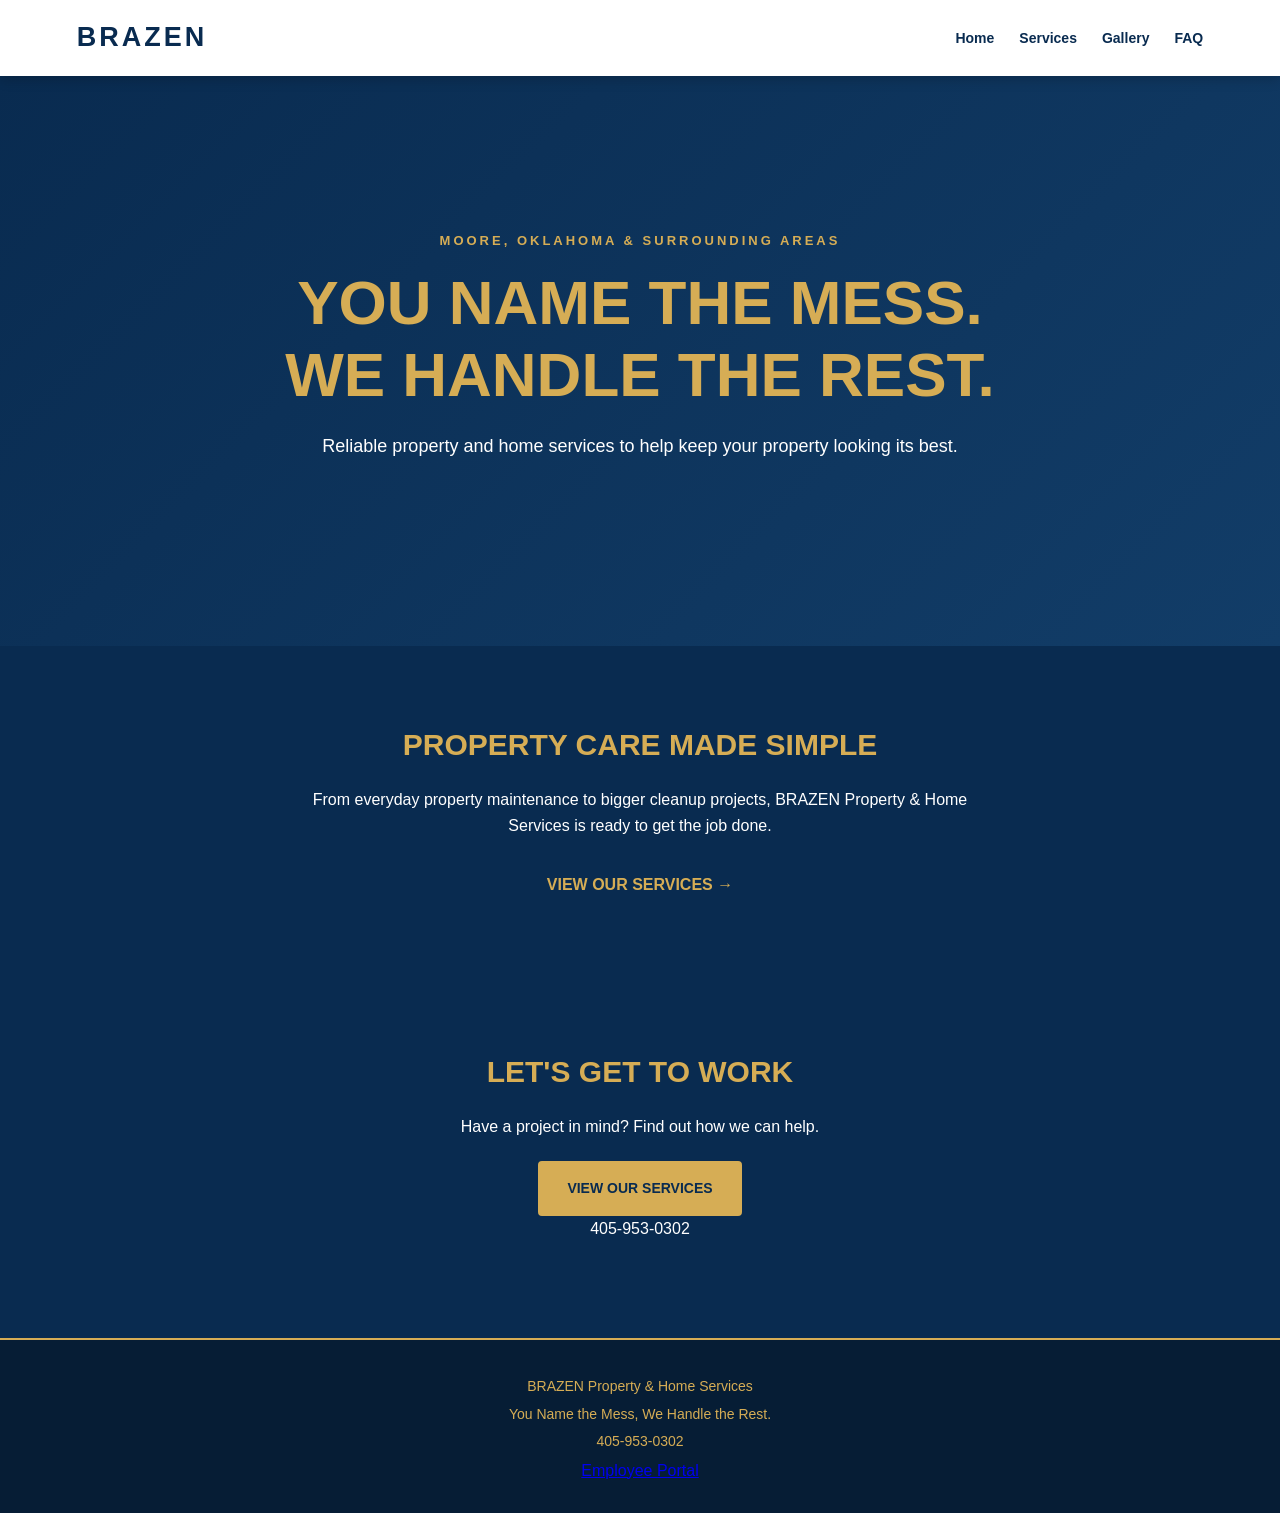
==== commit fd0d8b41: "Update index.html" ====
--- a/index.html
+++ b/index.html
@@ -21,8 +21,6 @@
       <a href="services.html">Services</a>
       <a href="gallery.html">Gallery</a>
       <a href="faq.html">FAQ</a>
-      <a href="contact.html">Request Service</a>
-      <a href="employee.html">Employee Portal</a>
     </nav>
   </header>
 
@@ -34,7 +32,6 @@
         Reliable property and home services to help keep your property
         looking its best.
       </p>
-      <a class="gold-button" href="contact.html">REQUEST SERVICE</a>
     </section>
 
     <section class="intro">
@@ -48,8 +45,8 @@
 
     <section class="home-contact">
       <h2>LET'S GET TO WORK</h2>
-      <p>Have a project in mind? Get in touch for a service request.</p>
-      <a class="gold-button" href="contact.html">GET A FREE ESTIMATE</a>
+      <p>Have a project in mind? Find out how we can help.</p>
+      <a class="gold-button" href="services.html">VIEW OUR SERVICES</a>
       <p class="phone">405-953-0302</p>
     </section>
   </main>
@@ -58,6 +55,8 @@
     <p>BRAZEN Property & Home Services</p>
     <p>You Name the Mess, We Handle the Rest.</p>
     <p>405-953-0302</p>
+
+    <a class="employee-link" href="employee.html">Employee Portal</a>
   </footer>
 
   <script src="script.js"></script>
--- a/style.css
+++ b/style.css
@@ -1,19 +1,18 @@
-@import url('https://fonts.googleapis.com/css2?family=DM+Sans:wght@400;500;600;700;800&display=swap');
+
+/* BRAZEN PROPERTY & HOME SERVICES */
 
 :root {
-  --navy: #102b49;
-  --deep: #081d32;
-  --gold: #d9a52e;
-  --ink: #142b45;
-  --muted: #64748b;
-  --paper: #f3f5f8;
+  --blue: #092b50;
+  --blue-light: #123d68;
+  --gold: #d6ad55;
   --white: #ffffff;
-  --line: #dce2e9;
-  --shadow: 0 14px 38px rgba(9,29,50,.08);
+  --light: #f4f6f9;
 }
 
 * {
   box-sizing: border-box;
+  margin: 0;
+  padding: 0;
 }
 
 html {
@@ -21,689 +20,375 @@
 }
 
 body {
-  margin: 0;
-  background: var(--paper);
-  color: var(--ink);
-  font-family: 'DM Sans', Arial, sans-serif;
-  -webkit-font-smoothing: antialiased;
-}
-
-a {
-  color: inherit;
-  text-decoration: none;
-}
+  font-family: Arial, Helvetica, sans-serif;
+  background: var(--blue);
+  color: var(--white);
+  line-height: 1.6;
+}
+
+/* TOP NAVIGATION */
 
 .site-header {
-  height: 86px;
-  padding: 0 clamp(22px,5vw,72px);
+  width: 100%;
+  min-height: 76px;
+  background: var(--white);
   display: flex;
   align-items: center;
   justify-content: space-between;
-  gap: 30px;
-  background: var(--white);
-  position: relative;
-  z-index: 5;
-  box-shadow: 0 3px 16px rgba(8,29,50,.06);
-}
-
-.wordmark {
-  font-size: clamp(27px,3vw,39px);
-  font-weight: 800;
-  letter-spacing: .12em;
-  color: var(--navy);
-  white-space: nowrap;
-}
-
-.wordmark span {
-  color: var(--gold);
-}
-
-.main-nav {
+  padding: 14px 6%;
+  position: sticky;
+  top: 0;
+  z-index: 1000;
+  box-shadow: 0 3px 12px rgba(0, 0, 0, 0.2);
+}
+
+.logo {
+  color: var(--blue);
+  font-size: 27px;
+  font-weight: 900;
+  letter-spacing: 3px;
+  text-decoration: none;
+}
+
+.site-nav {
   display: flex;
   align-items: center;
-  gap: clamp(18px,3vw,42px);
-  font-size: 15px;
-  font-weight: 700;
-  text-transform: uppercase;
-  letter-spacing: .025em;
-}
-
-.main-nav > a:not(.nav-cta) {
-  padding: 12px 0;
-  transition: color .2s;
-}
-
-.main-nav > a:not(.nav-cta):hover,
-.main-nav > a.active:not(.nav-cta) {
-  color: var(--gold);
-}
-
-.nav-cta {
-  padding: 16px 22px;
-  background: var(--navy);
-  color: white;
-  border-radius: 5px;
-  transition: background .2s;
-}
-
-.nav-cta:hover {
-  background: var(--deep);
+  gap: 25px;
+}
+
+.site-nav a {
+  color: var(--blue);
+  text-decoration: none;
+  font-size: 14px;
+  font-weight: bold;
+  transition: color 0.2s ease;
+}
+
+.site-nav a:hover {
+  color: #b68b32;
 }
 
 .menu-toggle {
   display: none;
-  border: 0;
   background: none;
-  color: var(--navy);
-  font-size: 28px;
+  border: none;
+  color: var(--blue);
+  font-size: 30px;
   cursor: pointer;
 }
 
-/* HOME PAGE */
-
-.home-page {
-  height: 100vh;
-  min-height: 620px;
-  overflow: hidden;
-  background: var(--deep);
-}
-
-.home-hero {
-  height: calc(100vh - 86px);
-  min-height: 534px;
-  position: relative;
-  overflow: hidden;
-  display: flex;
+/* GENERAL SECTIONS */
+
+main {
+  min-height: 70vh;
+}
+
+.hero {
+  min-height: 570px;
+  padding: 110px 8%;
+  display: flex;
+  flex-direction: column;
+  justify-content: center;
   align-items: center;
-  padding: clamp(35px,8vw,120px);
-  background: linear-gradient(135deg,#102b49 0%,#0b223a 65%,#081d32 100%);
-  color: white;
-}
-
-.hero-content {
-  position: relative;
-  z-index: 2;
-  max-width: 900px;
+  text-align: center;
+  background: linear-gradient(135deg, var(--blue), var(--blue-light));
 }
 
 .eyebrow {
-  margin: 0 0 22px;
   color: var(--gold);
   font-size: 13px;
-  font-weight: 800;
-  letter-spacing: .28em;
-  text-transform: uppercase;
-}
-
-.hero-content h1 {
-  margin: 0;
-  font-size: clamp(43px,6.4vw,82px);
-  line-height: 1.06;
-  letter-spacing: -.045em;
-  font-weight: 800;
-}
-
-.hero-content h1 span {
-  color: var(--gold);
-}
-
-.hero-copy {
-  margin: 26px 0 0;
-  color: #dce5ef;
-  font-size: clamp(17px,2vw,21px);
-  line-height: 1.6;
-}
-
-/* HERO DESIGN */
-
-.hero-decoration {
-  position: absolute;
-  inset: 0;
-  pointer-events: none;
-  overflow: hidden;
-}
-
-.hero-decoration:before {
-  content: "";
-  position: absolute;
-  width: min(54vw,690px);
-  height: min(54vw,690px);
-  right: -10vw;
-  top: -20%;
-  border: 1px solid rgba(217,165,46,.3);
-  transform: rotate(45deg);
-}
-
-.hero-decoration:after {
-  content: "";
-  position: absolute;
-  width: min(37vw,470px);
-  height: min(37vw,470px);
-  right: 2vw;
-  top: 12%;
-  border: 1px solid rgba(255,255,255,.12);
-  transform: rotate(45deg);
-}
-
-.hero-decoration span {
-  position: absolute;
-  display: block;
+  font-weight: bold;
+  letter-spacing: 3px;
+  margin-bottom: 15px;
+}
+
+.hero h1,
+.page-heading h1 {
+  color: var(--gold);
+  font-size: clamp(34px, 6vw, 62px);
+  line-height: 1.15;
+  margin-bottom: 22px;
+}
+
+.hero-description {
+  max-width: 650px;
+  font-size: 18px;
+  margin-bottom: 30px;
+}
+
+.intro,
+.home-contact {
+  padding: 75px 8%;
+  text-align: center;
+}
+
+.intro h2,
+.home-contact h2,
+.contact-details h2 {
+  color: var(--gold);
+  font-size: 30px;
+  margin-bottom: 18px;
+}
+
+.intro p,
+.home-contact p {
+  max-width: 700px;
+  margin: 0 auto 22px;
+}
+
+.page-content {
+  width: 100%;
+  max-width: 1200px;
+  margin: 0 auto;
+  padding: 65px 6%;
+}
+
+.page-heading {
+  text-align: center;
+  margin-bottom: 55px;
+}
+
+.page-heading p:last-child {
+  max-width: 700px;
+  margin: 0 auto;
+}
+
+/* BUTTONS */
+
+.gold-button {
+  display: inline-block;
+  padding: 14px 27px;
   background: var(--gold);
-  opacity: .9;
-}
-
-.hero-decoration span:nth-child(1) {
-  width: 8px;
-  height: 190px;
-  right: 18%;
-  top: 10%;
-  transform: rotate(45deg);
-}
-
-.hero-decoration span:nth-child(2) {
-  width: 8px;
-  height: 100px;
-  right: 11%;
-  bottom: 15%;
-  transform: rotate(45deg);
-  opacity: .35;
-}
-
-.hero-decoration span:nth-child(3) {
-  width: 90px;
-  height: 8px;
-  right: 27%;
-  bottom: 24%;
-  opacity: .65;
-}
-
-.hero-bottom {
-  position: absolute;
-  left: clamp(35px,8vw,120px);
-  bottom: 34px;
-  display: flex;
-  align-items: center;
-  gap: 14px;
-  color: #aebdcd;
-  font-size: 10px;
-  font-weight: 700;
-  letter-spacing: .2em;
-}
-
-.gold-line {
+  color: var(--blue);
+  border: 2px solid var(--gold);
+  border-radius: 4px;
+  font-weight: 900;
+  font-size: 14px;
+  text-decoration: none;
+  cursor: pointer;
+  transition: 0.2s ease;
+}
+
+.gold-button:hover {
+  background: transparent;
+  color: var(--gold);
+}
+
+.text-link {
   display: inline-block;
-  width: 42px;
-  height: 3px;
-  background: var(--gold);
-}
-
-/* OTHER PAGES */
-
-.page-main {
-  max-width: 1240px;
-  margin: 0 auto;
-  padding: 72px clamp(22px,5vw,56px) 84px;
-}
-
-.page-intro {
-  text-align: center;
-  margin: 0 auto 52px;
-}
-
-.page-intro .eyebrow {
-  margin-bottom: 14px;
-}
-
-.page-intro h1 {
-  font-size: clamp(36px,4vw,50px);
-  letter-spacing: -.035em;
-  margin: 0;
-  color: var(--navy);
-}
-
-.page-intro > p:last-child {
-  font-size: 18px;
-  color: #394b60;
-  margin: 20px 0 0;
-}
-
-.section-rule {
-  display: block;
-  width: 72px;
-  height: 4px;
-  background: var(--gold);
-  margin: 23px auto;
-}
-
-/* SERVICES */
+  color: var(--gold);
+  text-decoration: none;
+  font-weight: bold;
+  margin-top: 12px;
+}
+
+.text-link:hover {
+  text-decoration: underline;
+}
+
+/* SERVICE CARDS */
 
 .service-grid {
   display: grid;
-  grid-template-columns: 1fr 1fr;
-  gap: 28px;
-}
-
-.service-panel {
-  background: white;
-  padding: 36px 40px;
-  border-top: 5px solid var(--gold);
-  box-shadow: var(--shadow);
-}
-
-.panel-kicker {
-  font-size: 11px;
-  font-weight: 800;
-  letter-spacing: .2em;
-  color: var(--gold);
-  margin: 0 0 12px;
-}
-
-.service-panel h2 {
-  font-size: 29px;
-  margin: 0 0 24px;
-  color: var(--navy);
-}
-
-.service-list {
-  list-style: none;
-  padding: 0;
-  margin: 0;
-}
-
-.service-list li {
-  padding: 14px 0 14px 22px;
-  border-bottom: 1px solid #e8edf2;
-  font-size: 17px;
-  position: relative;
-}
-
-.service-list li:before {
-  content: "";
-  position: absolute;
-  left: 0;
-  top: 23px;
-  width: 8px;
-  height: 8px;
-  background: var(--gold);
-  transform: rotate(45deg);
-}
-
-.service-list small {
-  display: block;
-  color: var(--muted);
-  font-size: 13px;
-  margin-top: 6px;
-}
-
-.service-note {
-  font-size: 13px;
-  color: var(--muted);
-  font-style: italic;
-  margin: 22px 0 0;
-}
-
-.page-callout {
-  margin-top: 34px;
-  padding: 28px 34px;
-  background: var(--navy);
-  color: white;
-  display: flex;
-  align-items: center;
-  justify-content: space-between;
+  grid-template-columns: repeat(3, 1fr);
+  gap: 22px;
+}
+
+.service-card {
+  background: var(--blue-light);
+  border: 1px solid rgba(214, 173, 85, 0.45);
+  border-radius: 8px;
+  padding: 30px;
+  transition: transform 0.2s ease;
+}
+
+.service-card:hover {
+  transform: translateY(-5px);
+}
+
+.service-card h2 {
+  color: var(--gold);
+  font-size: 21px;
+  margin-bottom: 12px;
+}
+
+/* GALLERY */
+
+.gallery-grid {
+  display: grid;
+  grid-template-columns: repeat(3, 1fr);
   gap: 25px;
 }
 
-.page-callout .eyebrow {
-  margin-bottom: 8px;
-}
-
-.page-callout h2 {
-  margin: 0;
-  font-size: 22px;
-}
-
-/* BUTTONS */
-
-.button {
-  min-height: 54px;
-  padding: 0 27px;
-  display: inline-flex;
+.gallery-item {
+  text-align: center;
+}
+
+.gallery-placeholder {
+  min-height: 220px;
+  background: var(--blue-light);
+  border: 2px dashed var(--gold);
+  border-radius: 8px;
+  display: flex;
   align-items: center;
   justify-content: center;
-  border: 2px solid transparent;
+  color: var(--gold);
+  font-weight: bold;
+  letter-spacing: 2px;
+}
+
+.gallery-item p {
+  color: var(--gold);
+  font-weight: bold;
+  margin-top: 12px;
+}
+
+/* FAQ */
+
+.faq-list {
+  max-width: 850px;
+  margin: 0 auto;
+}
+
+.faq-item {
+  padding: 25px;
+  margin-bottom: 18px;
+  background: var(--blue-light);
+  border-left: 4px solid var(--gold);
   border-radius: 5px;
-  font: 700 14px 'DM Sans',Arial,sans-serif;
-  text-transform: uppercase;
-  letter-spacing: .035em;
-  cursor: pointer;
-  transition: transform .2s,background .2s;
-}
-
-.button:hover {
-  transform: translateY(-2px);
-}
-
-.button-gold {
-  background: var(--gold);
-  color: #10243a;
-}
-
-.button-gold:hover {
-  background: #e5b541;
-}
-
-/* GALLERY */
-
-.gallery-grid {
+}
+
+.faq-item h2 {
+  color: var(--gold);
+  font-size: 20px;
+  margin-bottom: 8px;
+}
+
+/* CONTACT FORM */
+
+.contact-section {
   display: grid;
-  grid-template-columns: repeat(3,1fr);
-  gap: 22px;
-}
-
-.gallery-placeholder {
-  aspect-ratio: 1.25;
-  background: linear-gradient(145deg,#e8edf2,#dce3eb);
-  border: 1px solid #d4dde6;
-  display: flex;
-  align-items: center;
-  justify-content: center;
-  color: #687b90;
-  font-size: 13px;
-  font-weight: 700;
-  letter-spacing: .14em;
-}
-
-.gallery-hint {
-  text-align: center;
-  color: var(--muted);
-  font-size: 13px;
-  margin: 25px 0 0;
-}
-
-/* REQUEST SERVICE */
-
-.contact-main {
-  max-width: 1000px;
-}
-
-.contact-details {
-  display: flex;
-  justify-content: center;
+  grid-template-columns: 1.5fr 1fr;
   gap: 45px;
-  flex-wrap: wrap;
-  margin: -10px 0 62px;
-  font-weight: 700;
-  font-size: 18px;
-  color: var(--navy);
-}
-
-.contact-details a:hover {
-  color: #b98516;
-}
-
-.request-section {
-  scroll-margin-top: 25px;
-  background: var(--navy);
-  padding: 48px clamp(20px,5vw,58px);
-  border-radius: 7px;
-}
-
-.request-heading {
-  text-align: center;
-  color: white;
-  margin-bottom: 32px;
-}
-
-.request-heading .eyebrow {
-  margin-bottom: 12px;
-}
-
-.request-heading h2 {
-  font-size: 32px;
-  margin: 0;
-}
-
-.request-heading > p:last-child {
-  color: #dce5ef;
-  margin: 12px 0 0;
+  align-items: start;
 }
 
 .request-form {
-  background: white;
-  padding: 34px;
-  border-radius: 6px;
-  display: grid;
-  gap: 11px;
+  display: flex;
+  flex-direction: column;
+  gap: 10px;
+  background: var(--blue-light);
+  border: 1px solid rgba(214, 173, 85, 0.45);
+  border-radius: 8px;
+  padding: 30px;
 }
 
 .request-form label {
-  font-weight: 700;
-  color: var(--navy);
-  margin-top: 7px;
+  color: var(--gold);
+  font-weight: bold;
+  margin-top: 8px;
 }
 
 .request-form input,
 .request-form select,
 .request-form textarea {
   width: 100%;
-  padding: 15px 16px;
-  border: 1px solid #cbd5e1;
-  border-radius: 5px;
-  font: 16px 'DM Sans',Arial,sans-serif;
-  color: var(--ink);
-  background: white;
+  padding: 13px;
+  border: 1px solid #b8c5d2;
+  border-radius: 4px;
+  background: var(--white);
+  color: #172536;
+  font: inherit;
 }
 
 .request-form textarea {
   resize: vertical;
 }
 
-.request-form input:focus,
-.request-form select:focus,
-.request-form textarea:focus {
-  outline: 2px solid rgba(217,165,46,.45);
-  border-color: var(--gold);
-}
-
-.form-submit {
-  width: 100%;
-  margin-top: 12px;
-}
-
-.form-note {
-  font-size: 12px;
-  color: var(--muted);
-  text-align: center;
-  margin: 3px 0 0;
-  line-height: 1.5;
+.request-form button {
+  margin-top: 15px;
+}
+
+.contact-details {
+  padding: 25px 0;
+}
+
+.contact-details p {
+  margin-bottom: 15px;
+  overflow-wrap: anywhere;
 }
 
 /* FOOTER */
 
-.site-footer {
-  background: var(--deep);
-  color: #d5dfeb;
-  text-align: center;
-  padding: 42px 20px 32px;
-}
-
-.footer-mark {
-  color: white;
-  font-size: 32px;
-}
-
-.site-footer p {
-  margin: 10px 0;
-  font-size: 13px;
-  letter-spacing: .04em;
-}
-
-.site-footer .footer-slogan {
-  color: var(--gold);
-  font-weight: 600;
-}
-
-.site-footer p:last-child {
-  margin-top: 24px;
-  color: #9eafc1;
-  font-size: 12px;
+footer {
+  padding: 30px 6%;
+  text-align: center;
+  background: #061d35;
+  border-top: 2px solid var(--gold);
+}
+
+footer p {
+  margin: 5px 0;
+  color: var(--gold);
+  font-size: 14px;
 }
 
 /* MOBILE */
 
-@media(max-width:850px) {
-  .site-header {
-    height: 74px;
-    padding: 0 22px;
-  }
-
+@media (max-width: 850px) {
   .menu-toggle {
     display: block;
   }
 
-  .main-nav {
+  .site-nav {
     display: none;
     position: absolute;
-    top: 74px;
+    top: 100%;
     left: 0;
-    right: 0;
-    background: white;
-    padding: 18px 22px 24px;
-    box-shadow: 0 12px 18px rgba(8,29,50,.1);
+    width: 100%;
+    padding: 20px;
+    background: var(--white);
+    flex-direction: column;
     align-items: stretch;
-    gap: 5px;
-    flex-direction: column;
-  }
-
-  .main-nav.open {
+    gap: 0;
+    box-shadow: 0 5px 10px rgba(0, 0, 0, 0.15);
+  }
+
+  .site-nav.active {
     display: flex;
   }
 
-  .main-nav > a:not(.nav-cta) {
-    padding: 13px 0;
-  }
-
-  .nav-cta {
-    text-align: center;
-    margin-top: 8px;
-  }
-
-  .home-page {
-    height: auto;
-    min-height: 100vh;
-    overflow: auto;
-  }
-
-  .home-hero {
-    height: calc(100vh - 74px);
-    min-height: 580px;
-    padding: 50px 28px 90px;
-  }
-
-  .hero-content h1 {
-    font-size: clamp(42px,9vw,66px);
-  }
-
-  .hero-decoration:before {
-    right: -38%;
-    top: 2%;
-  }
-
-  .hero-decoration:after {
-    right: -20%;
-    top: 25%;
-  }
-
-  .hero-decoration span:nth-child(1) {
-    right: 12%;
-    top: 18%;
-  }
-
-  .hero-bottom {
-    left: 28px;
-    bottom: 25px;
-  }
-
-  .page-main {
-    padding-top: 55px;
-  }
-
-  .service-grid {
+  .site-nav a {
+    padding: 12px 8px;
+    border-bottom: 1px solid #e5e5e5;
+  }
+
+  .service-grid,
+  .gallery-grid {
+    grid-template-columns: repeat(2, 1fr);
+  }
+
+  .contact-section {
     grid-template-columns: 1fr;
   }
-
+}
+
+@media (max-width: 550px) {
+  .hero {
+    min-height: 480px;
+    padding: 75px 6%;
+  }
+
+  .service-grid,
   .gallery-grid {
-    grid-template-columns: repeat(2,1fr);
-  }
-
-  .page-callout {
-    align-items: flex-start;
-    flex-direction: column;
-  }
-
-  .contact-details {
-    gap: 18px;
-    flex-direction: column;
-    align-items: center;
-  }
-}
-
-@media(max-width:480px) {
-  .hero-content h1 {
-    font-size: 42px;
-  }
-
-  .hero-copy {
-    font-size: 16px;
-  }
-
-  .eyebrow {
-    font-size: 11px;
-  }
-
-  .page-main {
-    padding-left: 17px;
-    padding-right: 17px;
-  }
-
-  .service-panel {
-    padding: 28px 23px;
-  }
-
-  .gallery-grid {
-    gap: 12px;
-  }
-
-  .gallery-placeholder {
-    font-size: 10px;
-  }
-
-  .request-section {
-    padding: 30px 14px;
+    grid-template-columns: 1fr;
+  }
+
+  .page-content {
+    padding: 45px 5%;
   }
 
   .request-form {
-    padding: 22px 17px;
-  }
-
-  .contact-details {
-    font-size: 16px;
-  }
-}
-.site-footer {
-  background: #101d34;
-  color: white;
-  text-align: center;
-  padding: 22px 15px;
-  margin-top: 40px;
-}
-
-.site-footer a {
-  color: #d9ad50;
-  text-decoration: none;
-  font-size: 13px;
-}
-
-.site-footer a:hover {
-  text-decoration: underline;
-}
+    padding: 20px;
+  }
+}
